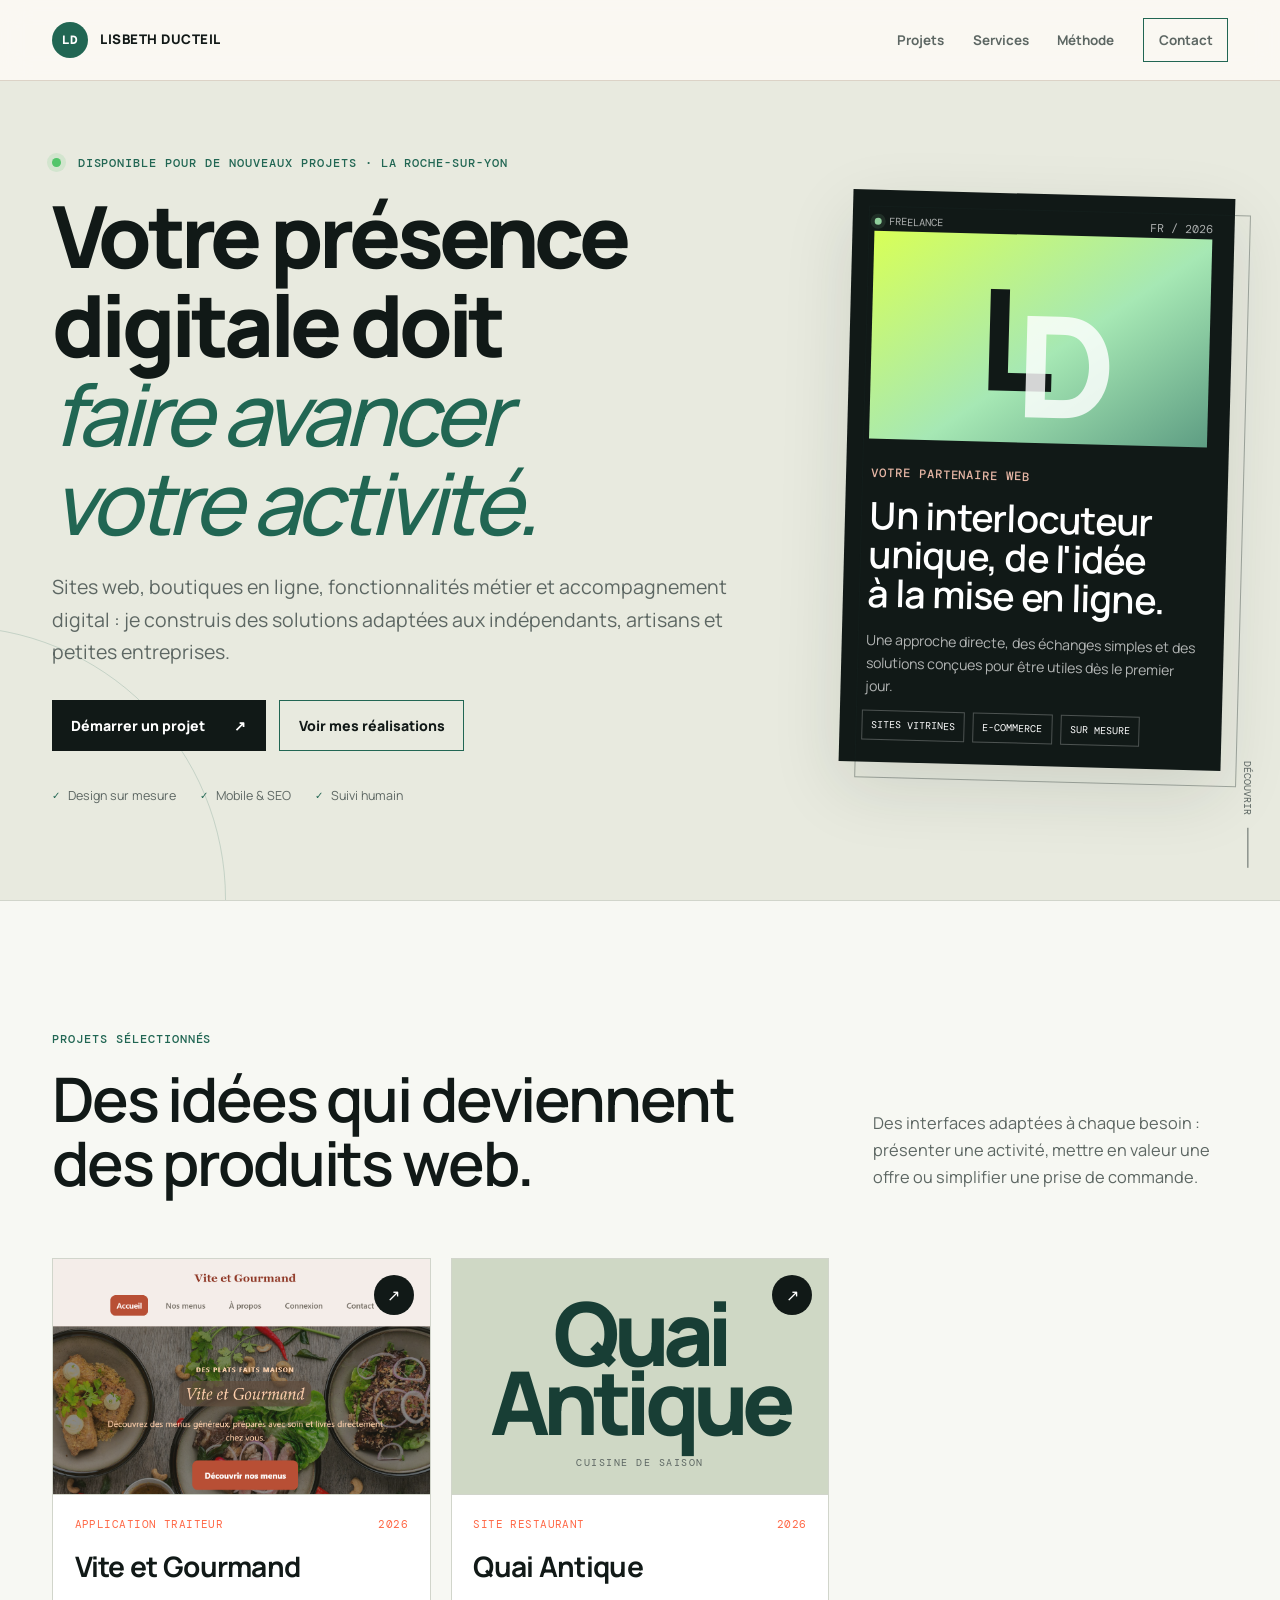
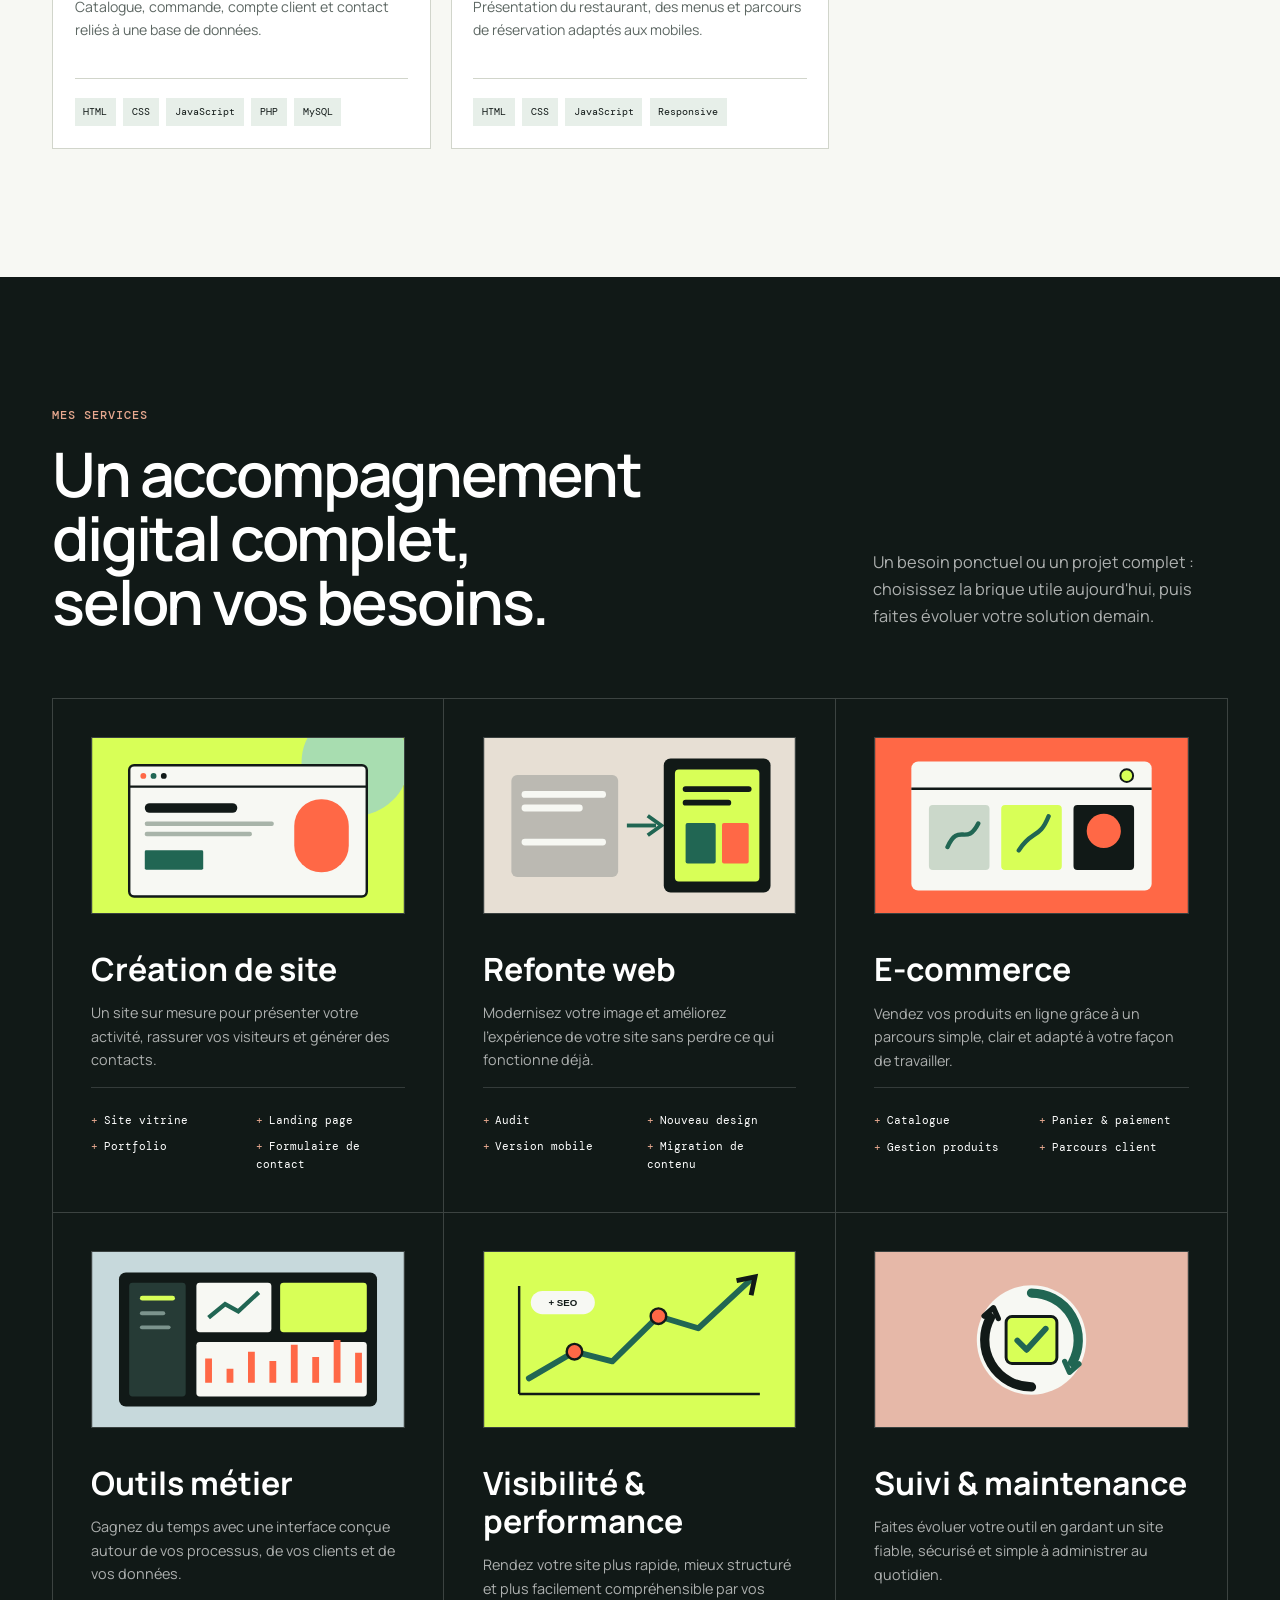
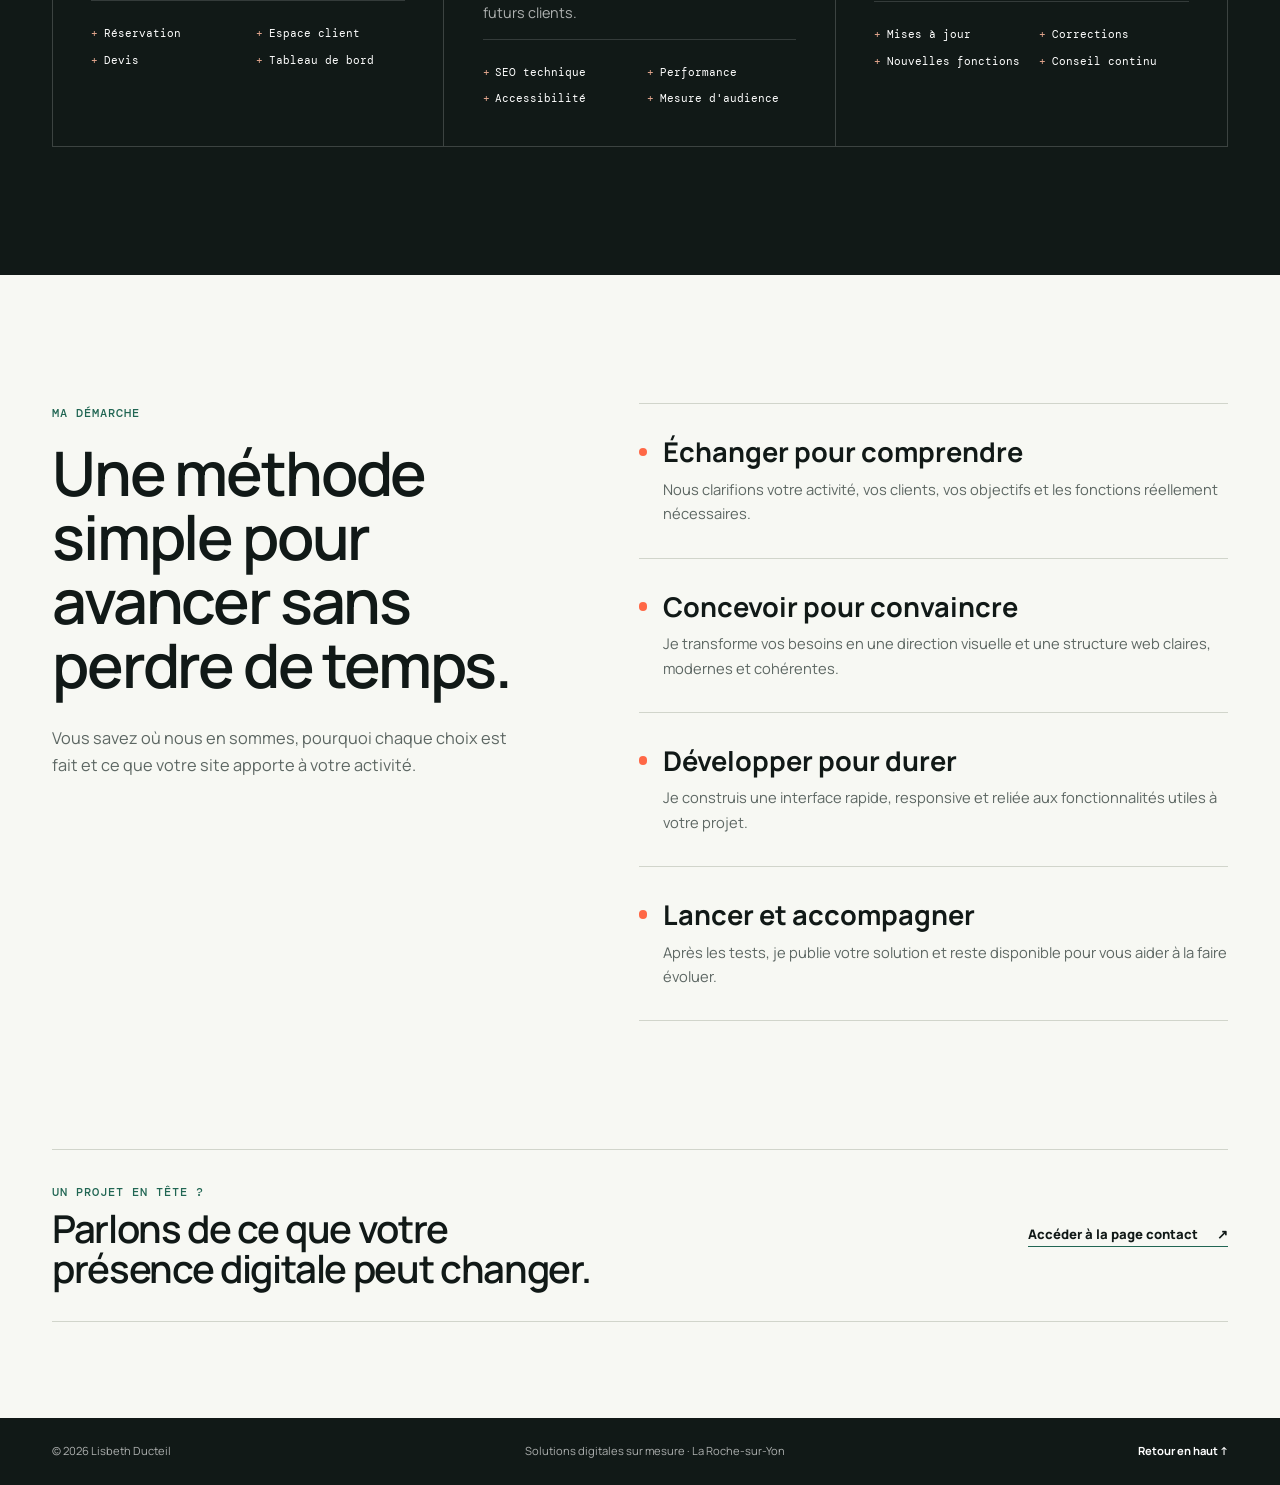
==== index.html @ 2a3cc376 "Create responsive portfolio Co-authored-by: Copilot <223556219+Copilot@users.noreply.github.com>" ====
<!doctype html>
<html lang="fr">
<head>
  <meta charset="utf-8">
  <meta name="viewport" content="width=device-width, initial-scale=1">
  <meta name="description" content="Lisbeth Ducteil, développeuse web indépendante à La Roche-sur-Yon. Création de sites modernes, rapides et efficaces pour artisans, commerces et indépendants.">
  <meta name="theme-color" content="#111917">
  <title>Lisbeth Ducteil — Développeuse web indépendante</title>
  <link rel="preconnect" href="https://fonts.googleapis.com">
  <link rel="preconnect" href="https://fonts.gstatic.com" crossorigin>
  <link href="https://fonts.googleapis.com/css2?family=DM+Mono:wght@400;500&family=Fraunces:opsz,wght@9..144,500;9..144,600&family=Manrope:wght@400;500;600;700;800&display=swap" rel="stylesheet">
  <link rel="stylesheet" href="styles.css">
  <script src="script.js?v=2" defer></script>
</head>
<body>
  <a class="skip-link" href="#contenu">Aller au contenu</a>

  <header class="site-header">
    <div class="topbar">
      <a class="logo" href="#accueil" aria-label="Lisbeth Ducteil, retour à l'accueil">
        <span class="logo-mark" aria-hidden="true">LD</span>
        <span>Lisbeth Ducteil</span>
      </a>

      <button class="menu-toggle" type="button" aria-expanded="false" aria-controls="navigation-principale">
        <span class="menu-toggle-label">Menu</span>
        <span class="menu-icon" aria-hidden="true"><i></i><i></i></span>
      </button>

      <nav id="navigation-principale" class="navigation" aria-label="Navigation principale">
        <a href="#projets">Projets</a>
        <a href="#services">Services</a>
        <a href="#demarche">Méthode</a>
        <a class="nav-contact" href="contact.html">Contact</a>
      </nav>
    </div>
  </header>

  <main id="contenu">
    <section id="accueil" class="hero" aria-labelledby="titre-hero">
      <div class="hero-grid">
        <div class="hero-copy">
          <p class="eyebrow"><span class="availability-dot" aria-hidden="true"></span> Disponible pour de nouveaux projets · La Roche-sur-Yon</p>
          <h1 id="titre-hero">Votre présence digitale doit <em>faire avancer votre activité.</em></h1>
          <p class="hero-intro">Sites web, boutiques en ligne, fonctionnalités métier et accompagnement digital : je construis des solutions adaptées aux indépendants, artisans et petites entreprises.</p>
          <div class="hero-actions">
            <a class="button button-primary" href="contact.html">Démarrer un projet <span aria-hidden="true">↗</span></a>
            <a class="button button-secondary" href="#projets">Voir mes réalisations</a>
          </div>
          <ul class="hero-facts" aria-label="Informations clés">
            <li><span aria-hidden="true">✓</span> Design sur mesure</li>
            <li><span aria-hidden="true">✓</span> Mobile &amp; SEO</li>
            <li><span aria-hidden="true">✓</span> Suivi humain</li>
          </ul>
        </div>

        <aside class="profile-card" aria-label="Profil de Lisbeth Ducteil, développeuse web indépendante">
          <div class="profile-card-top">
            <span class="status"><i aria-hidden="true"></i> Freelance</span>
            <span class="mono">FR / 2026</span>
          </div>
          <div class="profile-initials" aria-hidden="true">
            <span>L</span><span>D</span>
          </div>
          <div class="profile-card-copy">
            <p class="eyebrow">Votre partenaire web</p>
            <h2>Un interlocuteur unique, de l'idée à la mise en ligne.</h2>
            <p>Une approche directe, des échanges simples et des solutions conçues pour être utiles dès le premier jour.</p>
          </div>
          <ul class="profile-tags" aria-label="Types de projets proposés">
            <li>Sites vitrines</li>
            <li>E-commerce</li>
            <li>Sur mesure</li>
          </ul>
        </aside>
      </div>
      <div class="scroll-hint" aria-hidden="true"><span>Découvrir</span><i></i></div>
    </section>

    <section id="projets" class="section projects-section" aria-labelledby="titre-projets">
      <div class="section-heading reveal">
        <div>
          <p class="eyebrow">Projets sélectionnés</p>
          <h2 id="titre-projets">Des idées qui deviennent des produits web.</h2>
        </div>
        <p>Des interfaces adaptées à chaque besoin : présenter une activité, mettre en valeur une offre ou simplifier une prise de commande.</p>
      </div>

      <div class="projects-grid">
        <a class="project-card project-featured reveal project-link" href="https://lightblue-yak-778177.hostingersite.com/" target="_blank" rel="noopener noreferrer" aria-label="Voir le site Vite et Gourmand dans un nouvel onglet">
          <div class="project-media">
            <img src="images/vite-et-gourmand.png" alt="" loading="lazy">
            <span class="project-open" aria-hidden="true">↗</span>
          </div>
          <div class="project-content">
            <div class="project-meta"><span>Application traiteur</span><span>2026</span></div>
            <h3>Vite et Gourmand</h3>
            <p class="project-summary">Catalogue, commande, compte client et contact reliés à une base de données.</p>
            <ul class="technologies" aria-label="Technologies utilisées">
              <li>HTML</li><li>CSS</li><li>JavaScript</li><li>PHP</li><li>MySQL</li>
            </ul>
          </div>
        </a>

        <a class="project-card reveal project-link" href="https://quaieantiquerestaurant.alwaysdata.net/" target="_blank" rel="noopener noreferrer" aria-label="Voir le site Quai Antique dans un nouvel onglet">
          <div class="project-media project-placeholder" aria-label="Identité visuelle du projet Quai Antique">
            <span class="restaurant-line" aria-hidden="true"></span>
            <span class="restaurant-name">Quai<br>Antique</span>
            <span class="restaurant-caption">Cuisine de saison</span>
            <span class="project-open" aria-hidden="true">↗</span>
          </div>
          <div class="project-content">
            <div class="project-meta"><span>Site restaurant</span><span>2026</span></div>
            <h3>Quai Antique</h3>
            <p class="project-summary">Présentation du restaurant, des menus et parcours de réservation adaptés aux mobiles.</p>
            <ul class="technologies" aria-label="Technologies utilisées">
              <li>HTML</li><li>CSS</li><li>JavaScript</li><li>Responsive</li>
            </ul>
          </div>
        </a>
      </div>
    </section>

    <section id="services" class="skills-section" aria-labelledby="titre-competences">
      <div class="section">
        <div class="section-heading light reveal">
          <div>
            <p class="eyebrow">Mes services</p>
            <h2 id="titre-competences">Un accompagnement digital complet, selon vos besoins.</h2>
          </div>
          <p>Un besoin ponctuel ou un projet complet : choisissez la brique utile aujourd'hui, puis faites évoluer votre solution demain.</p>
        </div>

        <div class="skills-grid">
          <article class="skill-card reveal">
            <div class="service-visual"><img src="images/service-site.svg" alt=""></div>
            <h3>Création de site</h3>
            <p>Un site sur mesure pour présenter votre activité, rassurer vos visiteurs et générer des contacts.</p>
            <ul><li>Site vitrine</li><li>Landing page</li><li>Portfolio</li><li>Formulaire de contact</li></ul>
          </article>
          <article class="skill-card reveal">
            <div class="service-visual"><img src="images/service-refonte.svg" alt=""></div>
            <h3>Refonte web</h3>
            <p>Modernisez votre image et améliorez l'expérience de votre site sans perdre ce qui fonctionne déjà.</p>
            <ul><li>Audit</li><li>Nouveau design</li><li>Version mobile</li><li>Migration de contenu</li></ul>
          </article>
          <article class="skill-card reveal">
            <div class="service-visual"><img src="images/service-commerce.svg" alt=""></div>
            <h3>E-commerce</h3>
            <p>Vendez vos produits en ligne grâce à un parcours simple, clair et adapté à votre façon de travailler.</p>
            <ul><li>Catalogue</li><li>Panier & paiement</li><li>Gestion produits</li><li>Parcours client</li></ul>
          </article>
          <article class="skill-card reveal">
            <div class="service-visual"><img src="images/service-outil.svg" alt=""></div>
            <h3>Outils métier</h3>
            <p>Gagnez du temps avec une interface conçue autour de vos processus, de vos clients et de vos données.</p>
            <ul><li>Réservation</li><li>Espace client</li><li>Devis</li><li>Tableau de bord</li></ul>
          </article>
          <article class="skill-card reveal">
            <div class="service-visual"><img src="images/service-visibilite.svg" alt=""></div>
            <h3>Visibilité & performance</h3>
            <p>Rendez votre site plus rapide, mieux structuré et plus facilement compréhensible par vos futurs clients.</p>
            <ul><li>SEO technique</li><li>Performance</li><li>Accessibilité</li><li>Mesure d'audience</li></ul>
          </article>
          <article class="skill-card reveal">
            <div class="service-visual"><img src="images/service-suivi.svg" alt=""></div>
            <h3>Suivi & maintenance</h3>
            <p>Faites évoluer votre outil en gardant un site fiable, sécurisé et simple à administrer au quotidien.</p>
            <ul><li>Mises à jour</li><li>Corrections</li><li>Nouvelles fonctions</li><li>Conseil continu</li></ul>
          </article>
        </div>
      </div>
    </section>

    <section id="demarche" class="section process-section" aria-labelledby="titre-demarche">
      <div class="process-intro reveal">
        <p class="eyebrow">Ma démarche</p>
        <h2 id="titre-demarche">Une méthode simple pour avancer sans perdre de temps.</h2>
        <p>Vous savez où nous en sommes, pourquoi chaque choix est fait et ce que votre site apporte à votre activité.</p>
      </div>
      <div class="process-steps">
        <article class="reveal"><h3>Échanger pour comprendre</h3><p>Nous clarifions votre activité, vos clients, vos objectifs et les fonctions réellement nécessaires.</p></article>
        <article class="reveal"><h3>Concevoir pour convaincre</h3><p>Je transforme vos besoins en une direction visuelle et une structure web claires, modernes et cohérentes.</p></article>
        <article class="reveal"><h3>Développer pour durer</h3><p>Je construis une interface rapide, responsive et reliée aux fonctionnalités utiles à votre projet.</p></article>
        <article class="reveal"><h3>Lancer et accompagner</h3><p>Après les tests, je publie votre solution et reste disponible pour vous aider à la faire évoluer.</p></article>
      </div>
    </section>

    <aside class="contact-teaser" aria-labelledby="titre-contact-rappel">
      <div>
        <p class="eyebrow">Un projet en tête ?</p>
        <h2 id="titre-contact-rappel">Parlons de ce que votre présence digitale peut changer.</h2>
      </div>
      <a class="text-link" href="contact.html">Accéder à la page contact <span aria-hidden="true">↗</span></a>
    </aside>
  </main>

  <footer class="site-footer">
    <div class="footer-inner">
      <p>© <span id="annee">2026</span> Lisbeth Ducteil</p>
      <p>Solutions digitales sur mesure · La Roche-sur-Yon</p>
      <a href="#accueil">Retour en haut <span aria-hidden="true">↑</span></a>
    </div>
  </footer>
</body>
</html>
---- styles.css ----
:root {
  --ink: #111917;
  --muted: #5d6763;
  --paper: #f7f8f3;
  --sand: #e8eadf;
  --line: #d1d5cb;
  --green: #216653;
  --green-dark: #111917;
  --coral: #ff6846;
  --lime: #d8ff57;
  --white: #ffffff;
  --serif: "Manrope", sans-serif;
  --sans: "Manrope", sans-serif;
  --mono: "DM Mono", monospace;
  --shadow: 0 24px 70px rgba(23, 39, 36, .12);
}

* { box-sizing: border-box; }
html { scroll-behavior: smooth; scroll-padding-top: 6rem; }
html, body { max-width: 100%; overflow-x: clip; }
body { margin: 0; background: var(--paper); color: var(--ink); font-family: var(--sans); line-height: 1.65; }
body.menu-open { overflow: hidden; }
a { color: inherit; }
img { display: block; max-width: 100%; }
button { color: inherit; font: inherit; }
h1, h2, h3, p { margin-top: 0; }
h1, h2, h3 { text-wrap: balance; }
h1, h2 { font-family: var(--serif); font-weight: 600; line-height: 1.04; letter-spacing: -.035em; }
h1 { max-width: 900px; margin-bottom: 1.5rem; font-size: clamp(3.2rem, 6.7vw, 6rem); font-weight: 800; letter-spacing: -.055em; }
h2 { margin-bottom: 0; font-size: clamp(2.35rem, 4.8vw, 4.25rem); }
h3 { margin-bottom: .8rem; font-size: 1.45rem; line-height: 1.2; }
ul { margin: 0; }

.sr-only { position: absolute; width: 1px; height: 1px; overflow: hidden; clip: rect(0, 0, 0, 0); white-space: nowrap; }
.skip-link { position: fixed; z-index: 100; top: .75rem; left: .75rem; padding: .7rem 1rem; background: var(--ink); color: var(--white); transform: translateY(-160%); }
.skip-link:focus { transform: translateY(0); }
.mono { font-family: var(--mono); font-size: .72rem; }
.eyebrow { margin-bottom: 1.1rem; color: var(--green); font-family: var(--mono); font-size: .76rem; font-weight: 500; letter-spacing: .08em; text-transform: uppercase; }

.site-header { position: sticky; z-index: 50; top: 0; background: rgba(250, 248, 242, .92); border-bottom: 1px solid rgba(215, 205, 192, .85); backdrop-filter: blur(14px); }
.topbar { display: flex; min-height: 5rem; max-width: 1240px; margin: auto; padding: 0 2rem; align-items: center; justify-content: space-between; }
.logo { display: inline-flex; align-items: center; gap: .75rem; font-size: .83rem; font-weight: 800; letter-spacing: .04em; text-decoration: none; text-transform: uppercase; }
.logo-mark { display: grid; width: 2.25rem; height: 2.25rem; border-radius: 50%; background: var(--green); color: var(--white); font-family: var(--mono); font-size: .72rem; place-items: center; }
.navigation { display: flex; align-items: center; gap: 1.8rem; }
.navigation a { position: relative; color: var(--muted); font-size: .84rem; font-weight: 700; text-decoration: none; }
.navigation a:not(.nav-contact)::after { position: absolute; right: 0; bottom: -.4rem; left: 0; height: 2px; background: var(--coral); content: ""; transform: scaleX(0); transform-origin: right; transition: transform .25s ease; }
.navigation a:hover, .navigation a:focus-visible, .navigation a.active { color: var(--ink); }
.navigation a:hover::after, .navigation a:focus-visible::after, .navigation a.active::after { transform: scaleX(1); transform-origin: left; }
.nav-contact { padding: .65rem .9rem; border: 1px solid var(--green); }
.menu-toggle { display: none; border: 0; background: none; cursor: pointer; }

.hero { position: relative; min-height: calc(100vh - 5rem); overflow: hidden; background: var(--sand); border-bottom: 1px solid var(--line); }
.hero::before { position: absolute; width: 34rem; height: 34rem; border: 1px solid rgba(33, 102, 83, .18); border-radius: 50%; content: ""; left: -20rem; bottom: -17rem; }
.hero-grid { display: grid; max-width: 1240px; min-height: calc(100vh - 8.5rem); margin: auto; padding: 4.5rem 2rem 5.5rem; grid-template-columns: minmax(0, 1.2fr) minmax(320px, .65fr); align-items: center; gap: clamp(3rem, 7vw, 6rem); }
.hero-copy { position: relative; z-index: 1; }
.hero h1 em { color: var(--green); font-weight: 500; }
.availability-dot { display: inline-block; width: .55rem; height: .55rem; margin-right: .55rem; border-radius: 50%; background: #52c56a; box-shadow: 0 0 0 5px rgba(82,197,106,.14); }
.hero-intro { max-width: 690px; margin-bottom: 0; color: var(--muted); font-size: clamp(1.05rem, 1.8vw, 1.22rem); }
.hero-actions { display: flex; flex-wrap: wrap; gap: .85rem; margin-top: 2rem; }
.button { display: inline-flex; min-height: 3.2rem; padding: .8rem 1.15rem; align-items: center; justify-content: center; gap: 1.8rem; border: 1px solid var(--green); font-size: .88rem; font-weight: 800; text-decoration: none; transition: transform .2s ease, background .2s ease, color .2s ease; }
.button:hover, .button:focus-visible { transform: translateY(-3px); }
.button-primary { border-color: var(--ink); background: var(--ink); color: var(--white); }
.button-primary:hover, .button-primary:focus-visible { background: var(--green); }
.button-secondary:hover, .button-secondary:focus-visible { background: var(--white); }
.hero-facts { display: flex; flex-wrap: wrap; gap: 1.5rem; margin-top: 2.2rem; padding: 0; color: var(--muted); font-size: .78rem; list-style: none; }
.hero-facts li { display: flex; align-items: center; gap: .5rem; }
.hero-facts li span { color: var(--green); font-family: var(--mono); font-size: .64rem; }

.profile-card { position: relative; padding: 1.35rem; background: var(--green-dark); box-shadow: var(--shadow); color: var(--white); transform: rotate(1.5deg); }
.profile-card:hover { transform: rotate(0); }
.profile-card::after { position: absolute; z-index: -1; inset: 1rem -1rem -1rem 1rem; border: 1px solid rgba(23, 39, 36, .35); content: ""; }
.profile-card-top { display: flex; justify-content: space-between; color: rgba(255,255,255,.65); font-family: var(--mono); font-size: .65rem; text-transform: uppercase; }
.status { display: inline-flex; align-items: center; gap: .45rem; }
.status i { width: .45rem; height: .45rem; border-radius: 50%; background: #8fcf9b; box-shadow: 0 0 0 4px rgba(143,207,155,.12); }
.profile-initials { display: flex; height: 13rem; padding: 2rem 1rem; align-items: center; justify-content: center; overflow: hidden; background: linear-gradient(145deg, var(--lime), #a6e8b4 55%, #5e9d83); color: var(--green-dark); font-family: var(--serif); font-size: clamp(6rem, 11vw, 10rem); font-weight: 800; letter-spacing: -.18em; line-height: 1; }
.profile-initials span:last-child { color: rgba(255,255,255,.82); transform: translate(-.08em, .18em); }
.profile-card-copy { padding: 1.5rem .2rem .8rem; }
.profile-card-copy .eyebrow { margin-bottom: .75rem; color: #e6b6a5; }
.profile-card-copy h2 { margin-bottom: 1rem; font-size: clamp(1.7rem, 3vw, 2.35rem); letter-spacing: -.02em; }
.profile-card-copy p:last-child { margin-bottom: 0; color: rgba(255,255,255,.68); font-size: .88rem; }
.profile-tags { display: flex; flex-wrap: wrap; gap: .5rem; padding: 0; list-style: none; }
.profile-tags li { padding: .35rem .55rem; border: 1px solid rgba(255,255,255,.25); font-family: var(--mono); font-size: .62rem; text-transform: uppercase; }
.scroll-hint { position: absolute; right: 2rem; bottom: 1.5rem; display: flex; align-items: center; gap: .8rem; color: var(--muted); font-family: var(--mono); font-size: .65rem; text-transform: uppercase; transform: rotate(90deg); transform-origin: right; }
.scroll-hint i { display: block; width: 2.5rem; height: 1px; background: var(--muted); }

.section { max-width: 1240px; margin: auto; padding: clamp(5rem, 10vw, 8.5rem) 2rem; }
.section-heading { display: grid; grid-template-columns: minmax(0, 1.15fr) minmax(260px, .55fr); gap: 5rem; margin-bottom: 4rem; align-items: end; }
.section-heading > *, .project-card, .skill-card, .contact-inner > * { min-width: 0; }
.section-heading > p { margin-bottom: .25rem; color: var(--muted); font-size: 1.02rem; }
.projects-grid { display: grid; gap: 1.25rem; grid-template-columns: repeat(3, minmax(0, 1fr)); align-items: start; }
.project-card { overflow: hidden; border: 1px solid var(--line); background: var(--white); transition: box-shadow .3s ease, transform .3s ease; }
.project-link { display: block; color: inherit; text-decoration: none; }
.project-card:hover { box-shadow: var(--shadow); transform: translateY(-5px); }
.project-featured { margin-top: 0; }
.project-media { position: relative; overflow: hidden; aspect-ratio: 16 / 10; background: var(--sand); border-bottom: 1px solid var(--line); }
.project-media img { width: 100%; height: 100%; object-fit: cover; object-position: top; transition: transform .6s ease; }
.project-card:hover img { transform: scale(1.025); }
.project-number { position: absolute; top: 1rem; right: 1rem; display: grid; width: 2.5rem; height: 2.5rem; border-radius: 50%; background: var(--paper); color: var(--ink); font-family: var(--mono); font-size: .66rem; place-items: center; }
.project-placeholder { display: flex; padding: 2rem; align-items: center; justify-content: center; flex-direction: column; background: #cfd8c5; color: #183e35; font-family: var(--serif); text-align: center; }
.restaurant-line { width: 2rem; height: 1px; margin-bottom: 1rem; background: var(--coral); }
.restaurant-name { font-size: clamp(3rem, 7vw, 5.5rem); font-weight: 800; letter-spacing: -.075em; line-height: .78; }
.restaurant-caption { margin-top: 1.2rem; color: var(--muted); font-family: var(--mono); font-size: .62rem; letter-spacing: .15em; text-transform: uppercase; }
.project-content { padding: 1.35rem; }
.project-meta { display: flex; margin-bottom: 1rem; justify-content: space-between; color: var(--coral); font-family: var(--mono); font-size: .68rem; letter-spacing: .04em; text-transform: uppercase; }
.project-content h3 { margin-bottom: .65rem; font-family: var(--serif); font-size: clamp(1.55rem, 2.2vw, 2rem); letter-spacing: -.025em; }
.project-summary { min-height: 4.8em; margin-bottom: 1rem; color: var(--muted); font-size: .88rem; }
.project-open { position: absolute; top: 1rem; right: 1rem; display: grid; width: 2.5rem; height: 2.5rem; border-radius: 50%; background: var(--ink); color: var(--white); font-size: 1rem; place-items: center; transition: transform .25s ease; }
.project-link:hover .project-open, .project-link:focus-visible .project-open { transform: rotate(45deg); }
.project-highlights { display: grid; gap: .45rem; margin: 1.3rem 0; padding: 0; color: var(--ink); font-size: .83rem; list-style: none; }
.project-highlights li::before { margin-right: .6rem; color: var(--coral); content: "—"; }
.technologies { display: flex; flex-wrap: wrap; gap: .45rem; padding: 1.2rem 0 0; border-top: 1px solid var(--line); list-style: none; }
.technologies li { padding: .35rem .55rem; background: #e7efe9; color: var(--green-dark); font-family: var(--mono); font-size: .63rem; }
.text-link { display: inline-flex; margin-top: 1.5rem; gap: 1.2rem; border-bottom: 1px solid var(--green); color: var(--green-dark); font-size: .82rem; font-weight: 800; text-decoration: none; }

.skills-section { background: var(--green-dark); color: var(--white); }
.section-heading.light .eyebrow { color: #e7a88f; }
.section-heading.light > p { color: rgba(255,255,255,.66); }
.skills-grid { display: grid; width: 100%; min-width: 0; grid-template-columns: repeat(3, minmax(0, 1fr)); border: 1px solid rgba(255,255,255,.18); }
.skill-card { position: relative; min-width: 0; padding: clamp(1.7rem, 3vw, 2.5rem); min-height: 25rem; border-right: 1px solid rgba(255,255,255,.18); transition: background .25s ease; }
.skill-card:nth-child(3n) { border-right: 0; }
.skill-card:nth-child(-n+3) { border-bottom: 1px solid rgba(255,255,255,.18); }
.skill-card:hover { background: rgba(255,255,255,.045); }
.service-visual { width: 100%; margin: 0 0 2.25rem; overflow: hidden; aspect-ratio: 16 / 9; border: 1px solid rgba(255,255,255,.14); background: rgba(255,255,255,.04); }
.service-visual img { width: 100%; height: 100%; object-fit: cover; transition: transform .45s ease; }
.skill-card:hover .service-visual img { transform: scale(1.04); }
.skill-card h3 { overflow-wrap: anywhere; font-family: var(--serif); font-size: 2rem; }
.skill-card p { color: rgba(255,255,255,.66); font-size: .9rem; }
.skill-card ul { display: grid; grid-template-columns: 1fr 1fr; gap: .55rem 1rem; padding: 1.5rem 0 0; border-top: 1px solid rgba(255,255,255,.15); font-family: var(--mono); font-size: .67rem; list-style: none; }
.skill-card li::before { margin-right: .35rem; color: #e7a88f; content: "+"; }

.process-section { display: grid; grid-template-columns: minmax(0, .8fr) minmax(0, 1fr); gap: clamp(4rem, 9vw, 8rem); }
.process-intro { position: sticky; top: 8rem; height: fit-content; }
.process-intro h2 { margin-bottom: 1.8rem; }
.process-intro > p:last-child { max-width: 520px; color: var(--muted); font-size: 1.02rem; }
.process-steps { margin: 0; padding: 0; border-top: 1px solid var(--line); list-style: none; }
.process-steps article { position: relative; padding: 2rem 0 2rem 1.5rem; border-bottom: 1px solid var(--line); }
.process-steps article::before { position: absolute; top: 2.7rem; left: 0; width: .55rem; height: .55rem; border-radius: 50%; background: var(--coral); content: ""; }
.process-steps h3 { margin-bottom: .5rem; font-family: var(--serif); font-size: 1.7rem; }
.process-steps p { margin-bottom: 0; color: var(--muted); font-size: .92rem; }

.contact-teaser { display: flex; max-width: 1176px; margin: 0 auto 6rem; padding: 2rem 0; align-items: center; justify-content: space-between; gap: 3rem; border-top: 1px solid var(--line); border-bottom: 1px solid var(--line); }
.contact-teaser .eyebrow { margin-bottom: .45rem; }
.contact-teaser h2 { max-width: 760px; font-size: clamp(1.6rem, 3vw, 2.7rem); }
.contact-teaser .text-link { flex-shrink: 0; margin: 0; }
.contact-form { display: grid; gap: 1rem; margin-bottom: 2rem; padding: clamp(1.2rem, 3vw, 1.75rem); background: rgba(255,255,255,.55); border: 1px solid rgba(23,39,36,.22); }
.form-row { display: grid; gap: .4rem; }
.form-row label { color: var(--ink); font-size: .75rem; font-weight: 800; }
.form-row input, .form-row select, .form-row textarea { width: 100%; min-height: 3rem; padding: .75rem .85rem; border: 1px solid rgba(23,39,36,.28); border-radius: 0; background: rgba(255,255,255,.75); color: var(--ink); font: inherit; font-size: .88rem; }
.form-row textarea { min-height: 8rem; resize: vertical; }
.form-row input::placeholder, .form-row textarea::placeholder { color: #756d66; opacity: 1; }
.form-row input:focus, .form-row select:focus, .form-row textarea:focus { border-color: var(--green-dark); outline: 2px solid rgba(17,25,23,.2); outline-offset: 1px; }
.form-submit { width: 100%; margin-top: .25rem; justify-content: space-between; cursor: pointer; }
.form-note { margin: -.3rem 0 0; color: #584c43; font-size: .68rem; text-align: center; }
.form-feedback { min-height: 1.2rem; margin: -.5rem 0 0; color: var(--green-dark); font-size: .72rem; font-weight: 700; text-align: center; }
.contact-email { display: flex; padding: 1rem 0; align-items: center; justify-content: space-between; border-top: 1px solid rgba(23,39,36,.3); border-bottom: 1px solid rgba(23,39,36,.3); font-family: var(--serif); font-size: clamp(1.05rem, 2vw, 1.4rem); text-decoration: none; }
.copy-email { display: flex; width: 100%; margin-top: .8rem; padding: .65rem 0; justify-content: space-between; border: 0; background: transparent; color: var(--green-dark); font-size: .73rem; font-weight: 800; cursor: pointer; }
.copy-feedback { min-height: 1.5rem; margin: 0 !important; color: var(--green-dark) !important; font-size: .72rem !important; }

.contact-page-main { background: var(--sand); }
.contact-hero { display: grid; max-width: 1240px; min-height: calc(100vh - 5rem); margin: auto; padding: clamp(4rem, 8vw, 7rem) 2rem; grid-template-columns: minmax(0, .9fr) minmax(320px, .75fr); gap: clamp(3rem, 8vw, 7rem); align-items: start; }
.contact-page-intro { position: sticky; top: 8rem; }
.contact-page-intro h1 { max-width: 720px; font-size: clamp(3rem, 6vw, 5.4rem); }
.contact-page-intro > p:not(.eyebrow) { max-width: 620px; color: var(--muted); font-size: 1.05rem; }
.contact-visual { display: grid; min-height: 10rem; margin: 2.5rem 0; padding: 1.5rem; align-items: center; grid-template-columns: auto 1fr auto; gap: 1rem; background: var(--green-dark); color: var(--white); font-family: var(--mono); font-size: .72rem; text-transform: uppercase; }
.contact-visual i { height: 1px; background: linear-gradient(90deg, var(--lime), var(--coral)); }
.contact-visual strong { color: var(--lime); font-weight: 500; }
.contact-infos { display: flex; gap: 2.5rem; margin: 0; }
.contact-infos div { display: grid; gap: .25rem; }
.contact-infos dt { color: var(--muted); font-family: var(--mono); font-size: .65rem; text-transform: uppercase; }
.contact-infos dd { margin: 0; font-size: .82rem; font-weight: 700; }
.contact-panel { padding: clamp(1.5rem, 4vw, 2.5rem); background: var(--white); box-shadow: var(--shadow); }
.contact-panel .contact-form { margin: 0; padding: 0; border: 0; background: transparent; }
.direct-contact { margin-top: 2rem; padding-top: 1.5rem; border-top: 1px solid var(--line); color: var(--muted); font-size: .75rem; }
.direct-contact .contact-email { margin-top: .8rem; }

.site-footer { background: var(--green-dark); color: rgba(255,255,255,.65); }
.footer-inner { display: flex; max-width: 1240px; margin: auto; padding: 1.5rem 2rem; align-items: center; justify-content: space-between; gap: 1rem; font-size: .7rem; }
.footer-inner p { margin: 0; }
.footer-inner a { color: var(--white); font-weight: 700; text-decoration: none; }

:focus-visible { outline: 3px solid var(--coral); outline-offset: 4px; }
.reveal { opacity: 1; transform: translateY(14px); transition: transform .65s ease; }
.reveal.is-visible { transform: translateY(0); }

@media (prefers-reduced-motion: reduce) {
  html { scroll-behavior: auto; }
  *, *::before, *::after { scroll-behavior: auto !important; transition-duration: .01ms !important; animation-duration: .01ms !important; }
  .reveal { opacity: 1; transform: none; }
}

@media (max-width: 900px) {
  .hero-grid { grid-template-columns: 1fr; padding-top: 4rem; }
  .profile-card { width: min(100%, 560px); margin: auto; transform: none; }
  .section-heading, .process-section, .contact-hero { grid-template-columns: 1fr; gap: 2.5rem; }
  .section-heading { align-items: start; }
  .projects-grid { grid-template-columns: repeat(2, minmax(0, 1fr)); }
  .project-featured { margin-top: 0; }
  .skills-grid { grid-template-columns: 1fr; }
  .skill-card { min-height: auto; border-right: 0; border-bottom: 1px solid rgba(255,255,255,.18); }
  .skill-card:last-child { border-bottom: 0; }
  .process-intro { position: static; }
  .contact-page-intro { position: static; }
  .contact-teaser { margin-right: 2rem; margin-left: 2rem; }
}

@media (max-width: 700px) {
  .topbar { min-height: 4.5rem; padding: 0 1.2rem; }
  .menu-toggle { display: inline-flex; padding: .5rem; align-items: center; gap: .7rem; }
  .menu-toggle-label { font-size: .75rem; font-weight: 800; text-transform: uppercase; }
  .menu-icon { display: grid; gap: 5px; width: 1.3rem; }
  .menu-icon i { display: block; width: 100%; height: 1px; background: var(--ink); transition: transform .2s ease; }
  .menu-toggle[aria-expanded="true"] .menu-icon i:first-child { transform: translateY(3px) rotate(45deg); }
  .menu-toggle[aria-expanded="true"] .menu-icon i:last-child { transform: translateY(-3px) rotate(-45deg); }
  .navigation { position: fixed; top: 4.5rem; right: 0; bottom: 0; left: 0; display: flex; padding: 3rem 1.5rem; align-items: stretch; flex-direction: column; gap: 0; background: var(--paper); opacity: 0; pointer-events: none; transform: translateY(-1rem); transition: opacity .2s ease, transform .2s ease; }
  .navigation.is-open { opacity: 1; pointer-events: auto; transform: translateY(0); }
  .navigation a { padding: 1rem 0; border-bottom: 1px solid var(--line); font-family: var(--serif); font-size: 1.8rem; }
  .navigation .nav-contact { margin-top: 1.5rem; padding: .8rem; border: 1px solid var(--green); font-family: var(--sans); font-size: .9rem; text-align: center; }
  .hero-grid { min-height: auto; padding: 3.5rem 1.2rem 5rem; gap: 3.5rem; }
  h1 { font-size: clamp(2.8rem, 14.5vw, 4.5rem); }
  .hero-actions { flex-direction: column; }
  .button { width: 100%; justify-content: space-between; }
  .hero-facts { align-items: flex-start; flex-direction: column; gap: .5rem; }
  .scroll-hint { display: none; }
  .profile-card::after { inset: .7rem -.5rem -.5rem .5rem; }
  .profile-initials { height: 10rem; }
  .section { padding-right: 1.2rem; padding-left: 1.2rem; }
  .section-heading { margin-bottom: 2.5rem; }
  .project-content { padding: 1.35rem; }
  .projects-grid { grid-template-columns: 1fr; }
  .skill-card ul { grid-template-columns: 1fr; }
  .process-steps article { padding-left: 1.25rem; }
  .contact-teaser { margin-right: 1.2rem; margin-left: 1.2rem; padding: 1.5rem 0; align-items: flex-start; flex-direction: column; gap: 1rem; }
  .contact-hero { padding-right: 1.2rem; padding-left: 1.2rem; }
  .contact-infos { flex-direction: column; gap: 1rem; }
  .contact-visual { min-height: 8rem; grid-template-columns: 1fr; text-align: center; }
  .contact-visual i { width: 100%; }
  .contact-email { overflow-wrap: anywhere; gap: .8rem; }
  .footer-inner { padding: 1.5rem 1.2rem; align-items: flex-start; flex-direction: column; }
}
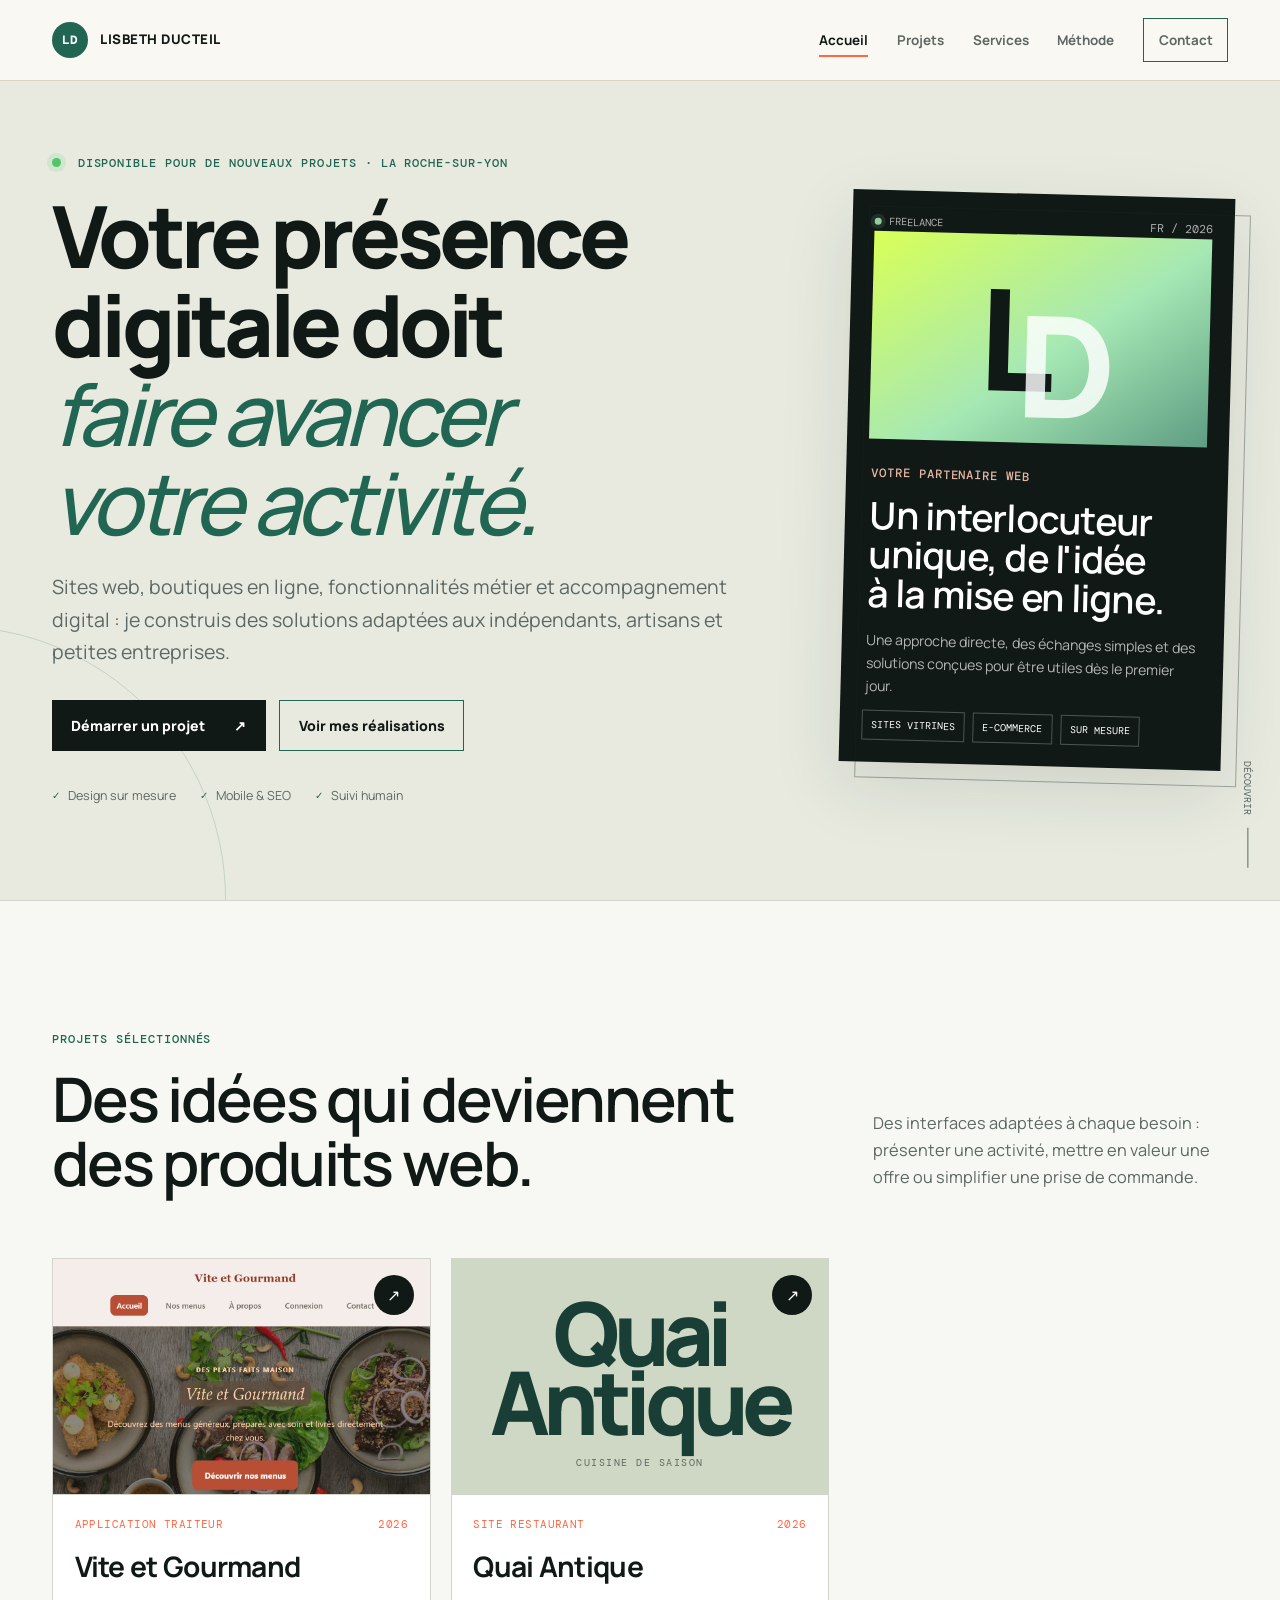
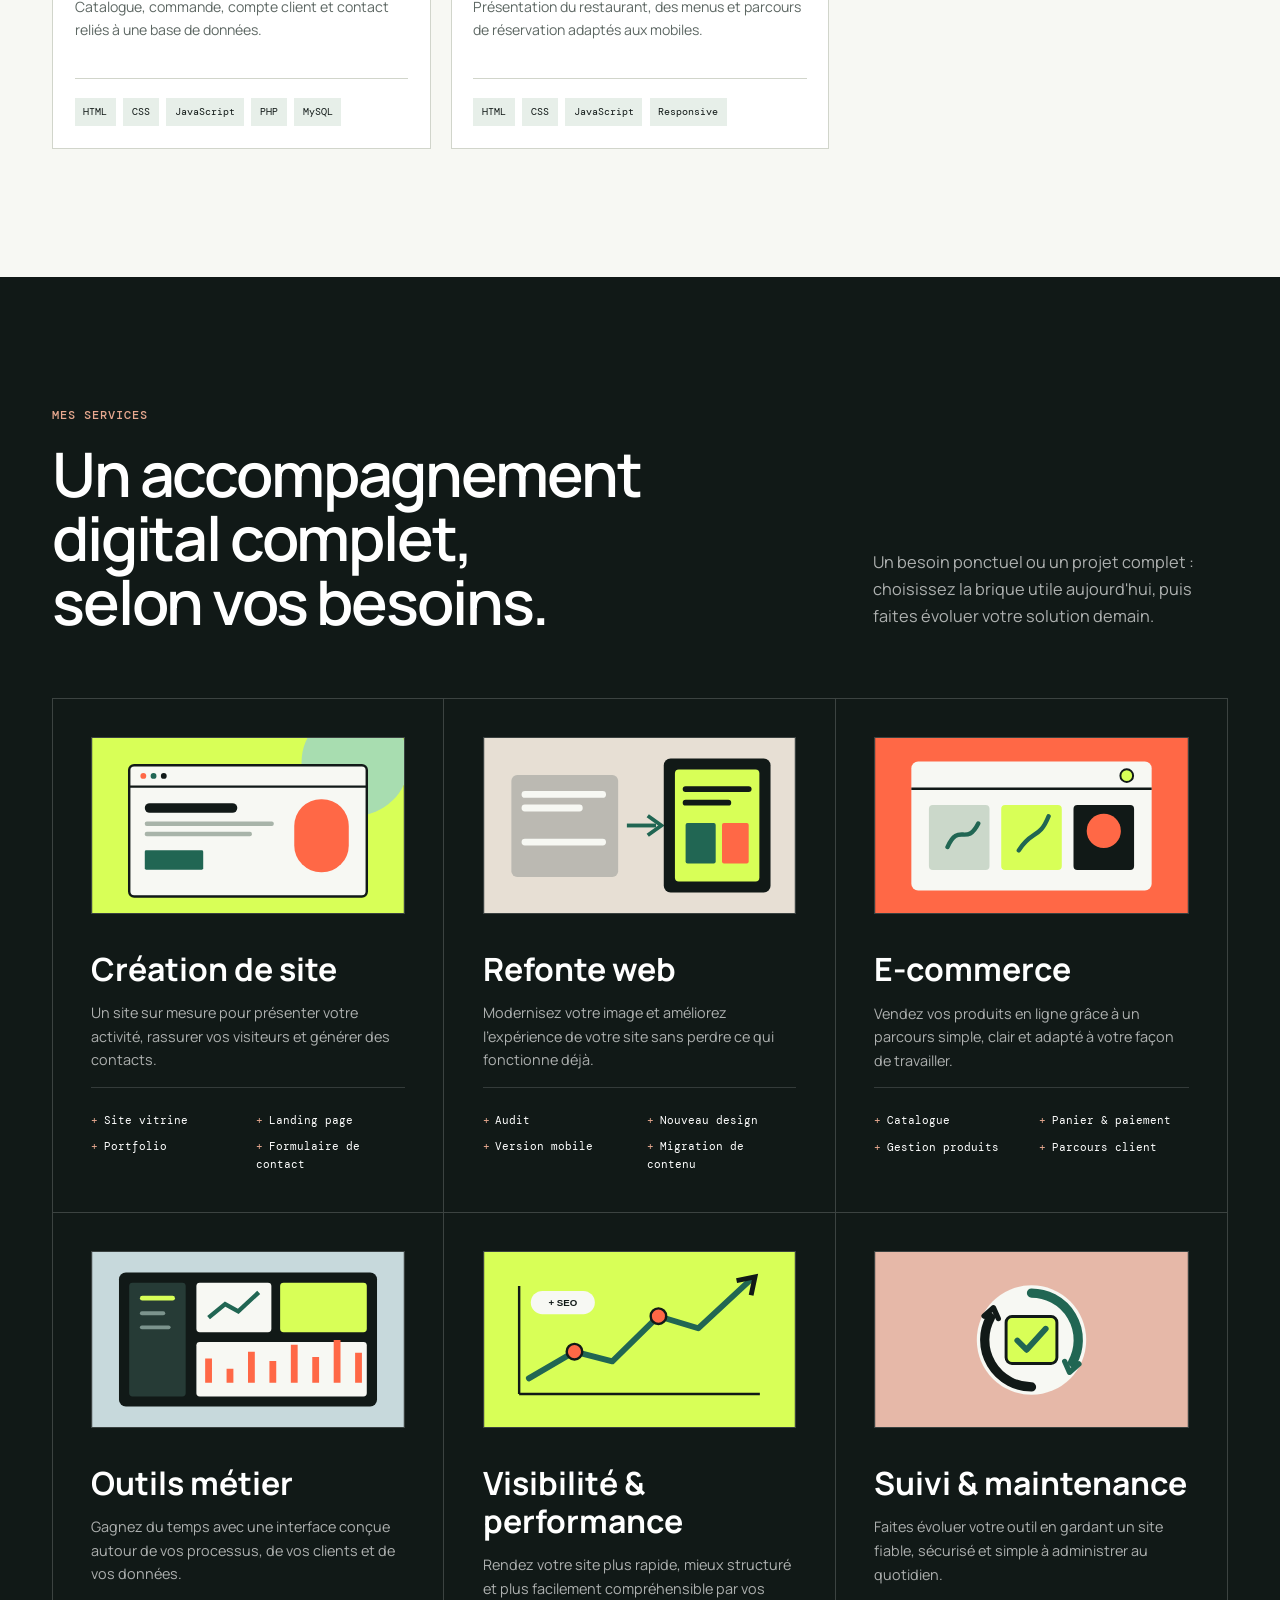
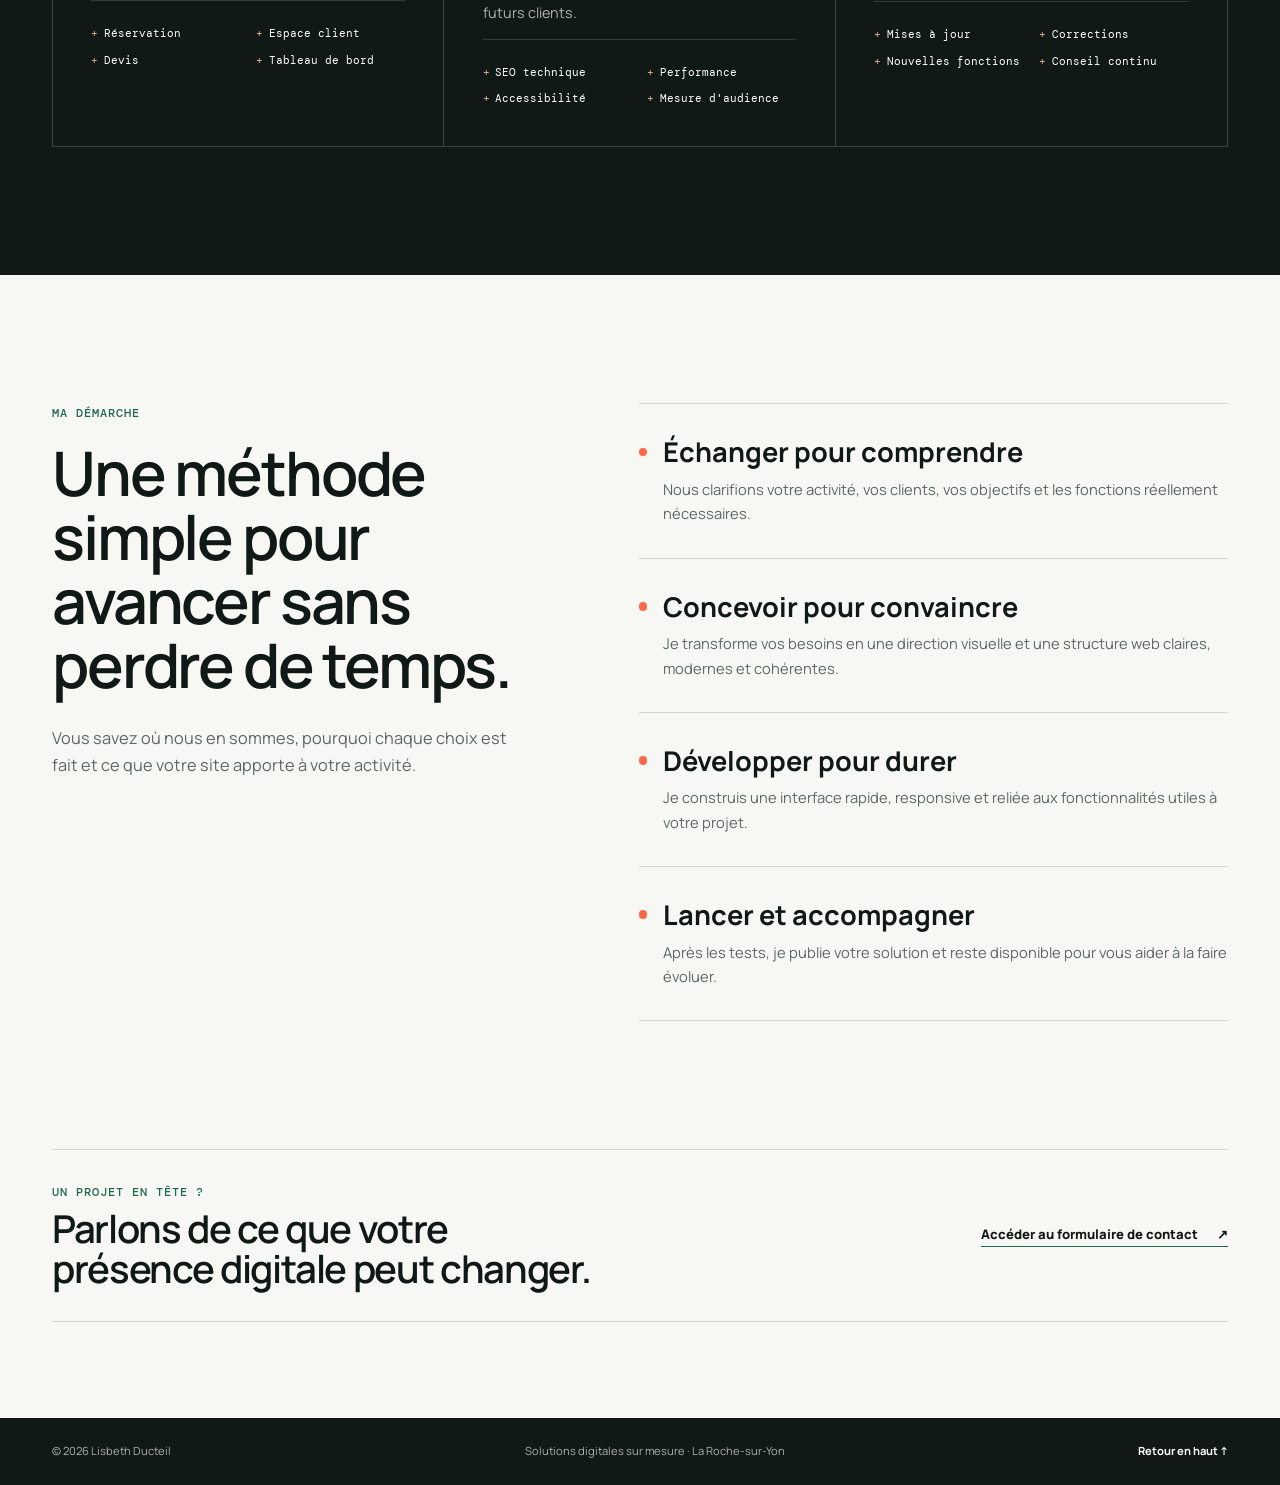
==== commit 7f14b4fd: "Improve mobile contact navigation Co-authored-by: Copilot <223556219+Copilot@users.noreply.github.co" ====
--- a/index.html
+++ b/index.html
@@ -28,6 +28,7 @@
       </button>
 
       <nav id="navigation-principale" class="navigation" aria-label="Navigation principale">
+        <a href="#accueil">Accueil</a>
         <a href="#projets">Projets</a>
         <a href="#services">Services</a>
         <a href="#demarche">Méthode</a>
@@ -44,7 +45,7 @@
           <h1 id="titre-hero">Votre présence digitale doit <em>faire avancer votre activité.</em></h1>
           <p class="hero-intro">Sites web, boutiques en ligne, fonctionnalités métier et accompagnement digital : je construis des solutions adaptées aux indépendants, artisans et petites entreprises.</p>
           <div class="hero-actions">
-            <a class="button button-primary" href="contact.html">Démarrer un projet <span aria-hidden="true">↗</span></a>
+            <a class="button button-primary" href="contact.html#formulaire-contact">Démarrer un projet <span aria-hidden="true">↗</span></a>
             <a class="button button-secondary" href="#projets">Voir mes réalisations</a>
           </div>
           <ul class="hero-facts" aria-label="Informations clés">
@@ -191,7 +192,7 @@
         <p class="eyebrow">Un projet en tête ?</p>
         <h2 id="titre-contact-rappel">Parlons de ce que votre présence digitale peut changer.</h2>
       </div>
-      <a class="text-link" href="contact.html">Accéder à la page contact <span aria-hidden="true">↗</span></a>
+      <a class="text-link" href="contact.html#formulaire-contact">Accéder au formulaire de contact <span aria-hidden="true">↗</span></a>
     </aside>
   </main>
 
--- a/styles.css
+++ b/styles.css
@@ -142,7 +142,7 @@
 .contact-teaser .eyebrow { margin-bottom: .45rem; }
 .contact-teaser h2 { max-width: 760px; font-size: clamp(1.6rem, 3vw, 2.7rem); }
 .contact-teaser .text-link { flex-shrink: 0; margin: 0; }
-.contact-form { display: grid; gap: 1rem; margin-bottom: 2rem; padding: clamp(1.2rem, 3vw, 1.75rem); background: rgba(255,255,255,.55); border: 1px solid rgba(23,39,36,.22); }
+.contact-form { display: grid; gap: 1rem; margin-bottom: 2rem; padding: clamp(1.2rem, 3vw, 1.75rem); scroll-margin-top: 6rem; background: rgba(255,255,255,.55); border: 1px solid rgba(23,39,36,.22); }
 .form-row { display: grid; gap: .4rem; }
 .form-row label { color: var(--ink); font-size: .75rem; font-weight: 800; }
 .form-row input, .form-row select, .form-row textarea { width: 100%; min-height: 3rem; padding: .75rem .85rem; border: 1px solid rgba(23,39,36,.28); border-radius: 0; background: rgba(255,255,255,.75); color: var(--ink); font: inherit; font-size: .88rem; }
@@ -231,9 +231,12 @@
   .process-steps article { padding-left: 1.25rem; }
   .contact-teaser { margin-right: 1.2rem; margin-left: 1.2rem; padding: 1.5rem 0; align-items: flex-start; flex-direction: column; gap: 1rem; }
   .contact-hero { padding-right: 1.2rem; padding-left: 1.2rem; }
-  .contact-infos { flex-direction: column; gap: 1rem; }
-  .contact-visual { min-height: 8rem; grid-template-columns: 1fr; text-align: center; }
-  .contact-visual i { width: 100%; }
+  .contact-page-intro h1 { font-size: clamp(2.55rem, 12vw, 3.4rem); }
+  .contact-page-intro > p:not(.eyebrow) { margin-bottom: 0; font-size: .95rem; }
+  .contact-panel { padding: 1.1rem; }
+  .contact-infos, .contact-visual { display: none; }
+  .contact-form { scroll-margin-top: 5.25rem; }
+  .contact-panel .form-row { min-width: 0; }
   .contact-email { overflow-wrap: anywhere; gap: .8rem; }
   .footer-inner { padding: 1.5rem 1.2rem; align-items: flex-start; flex-direction: column; }
 }
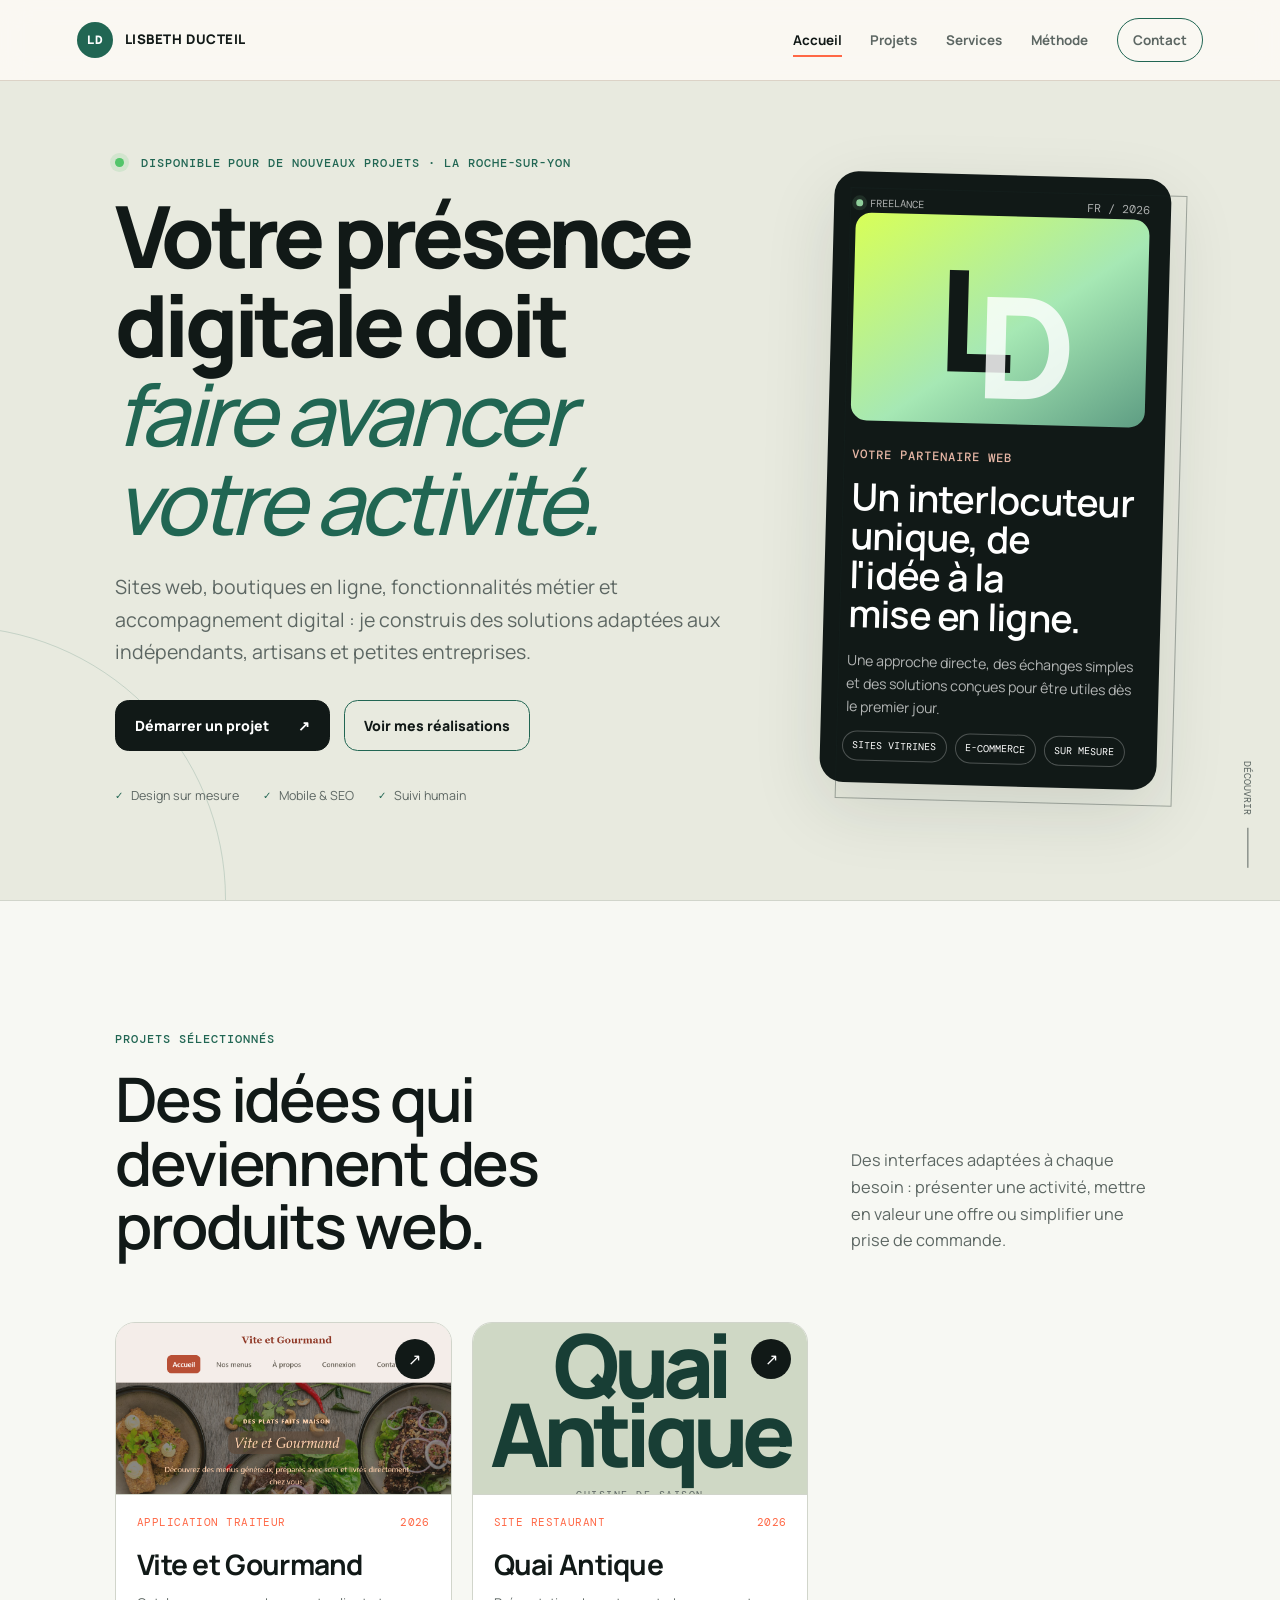
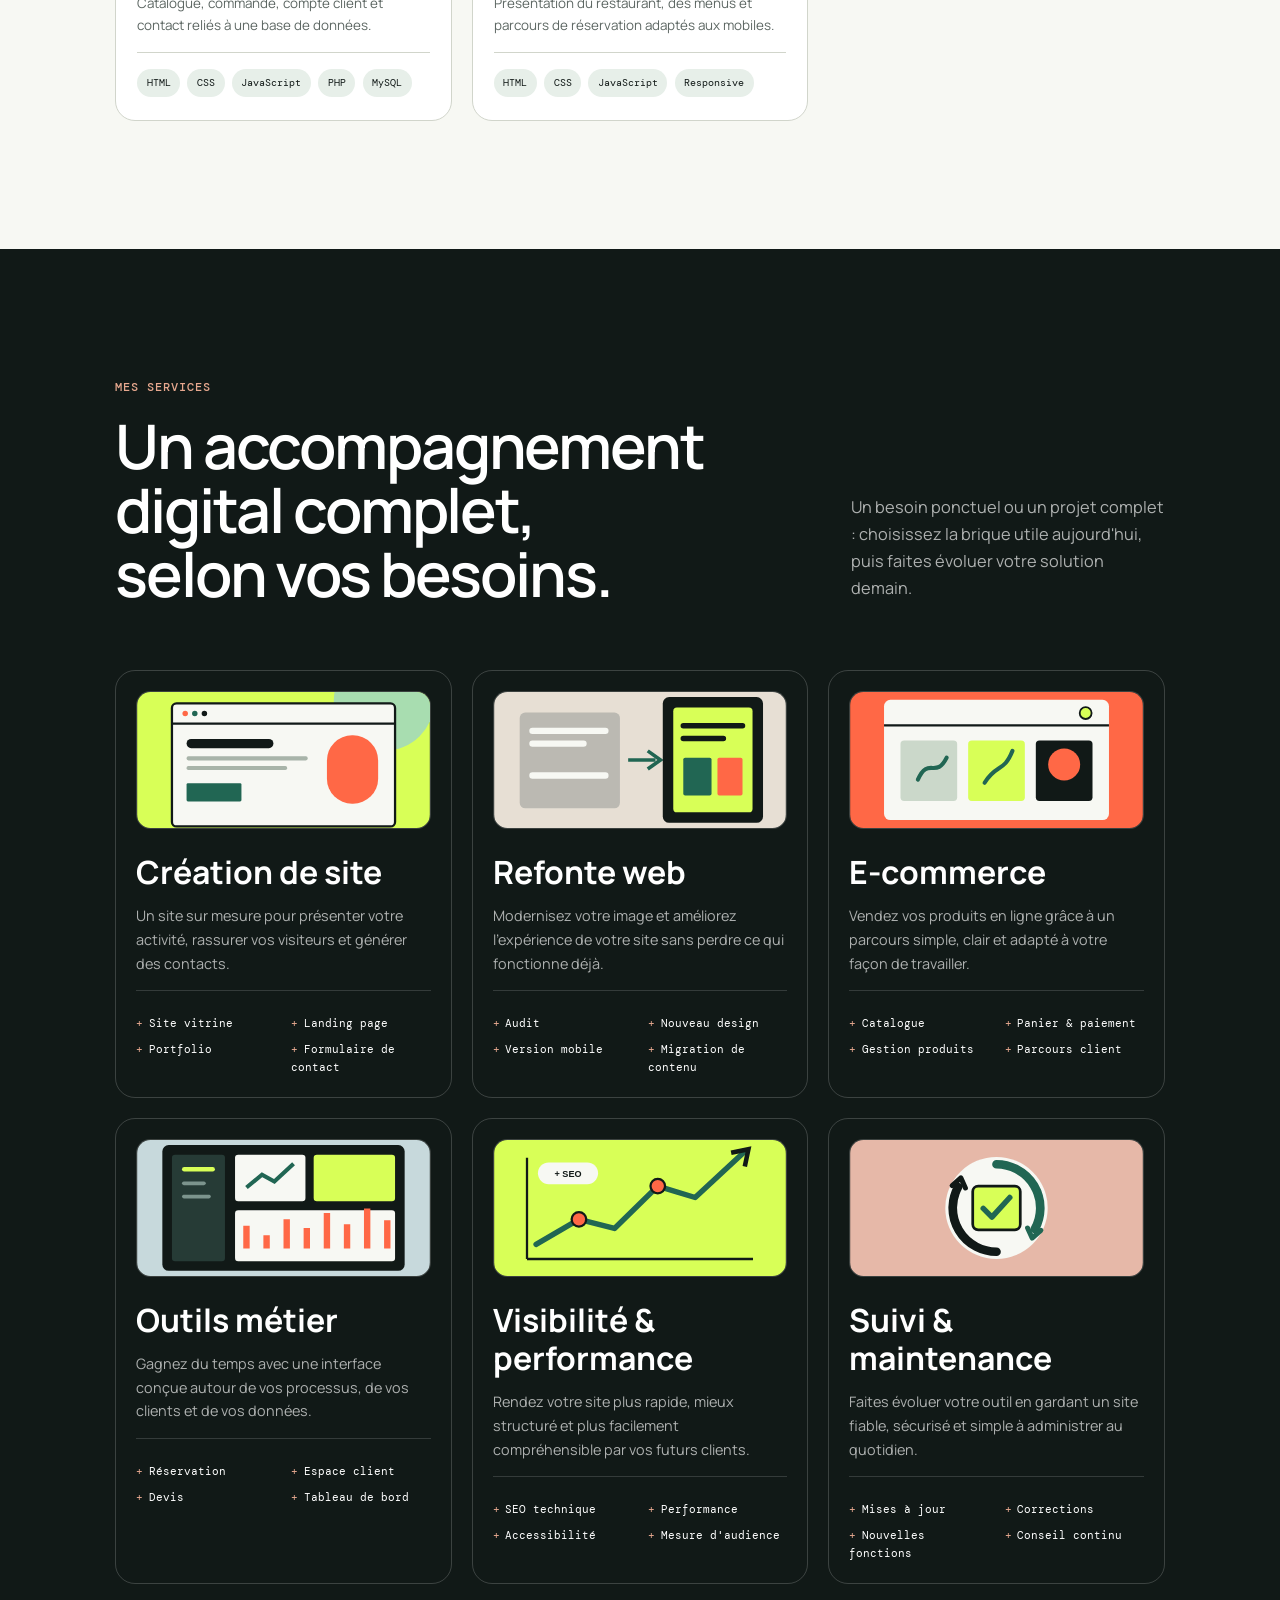
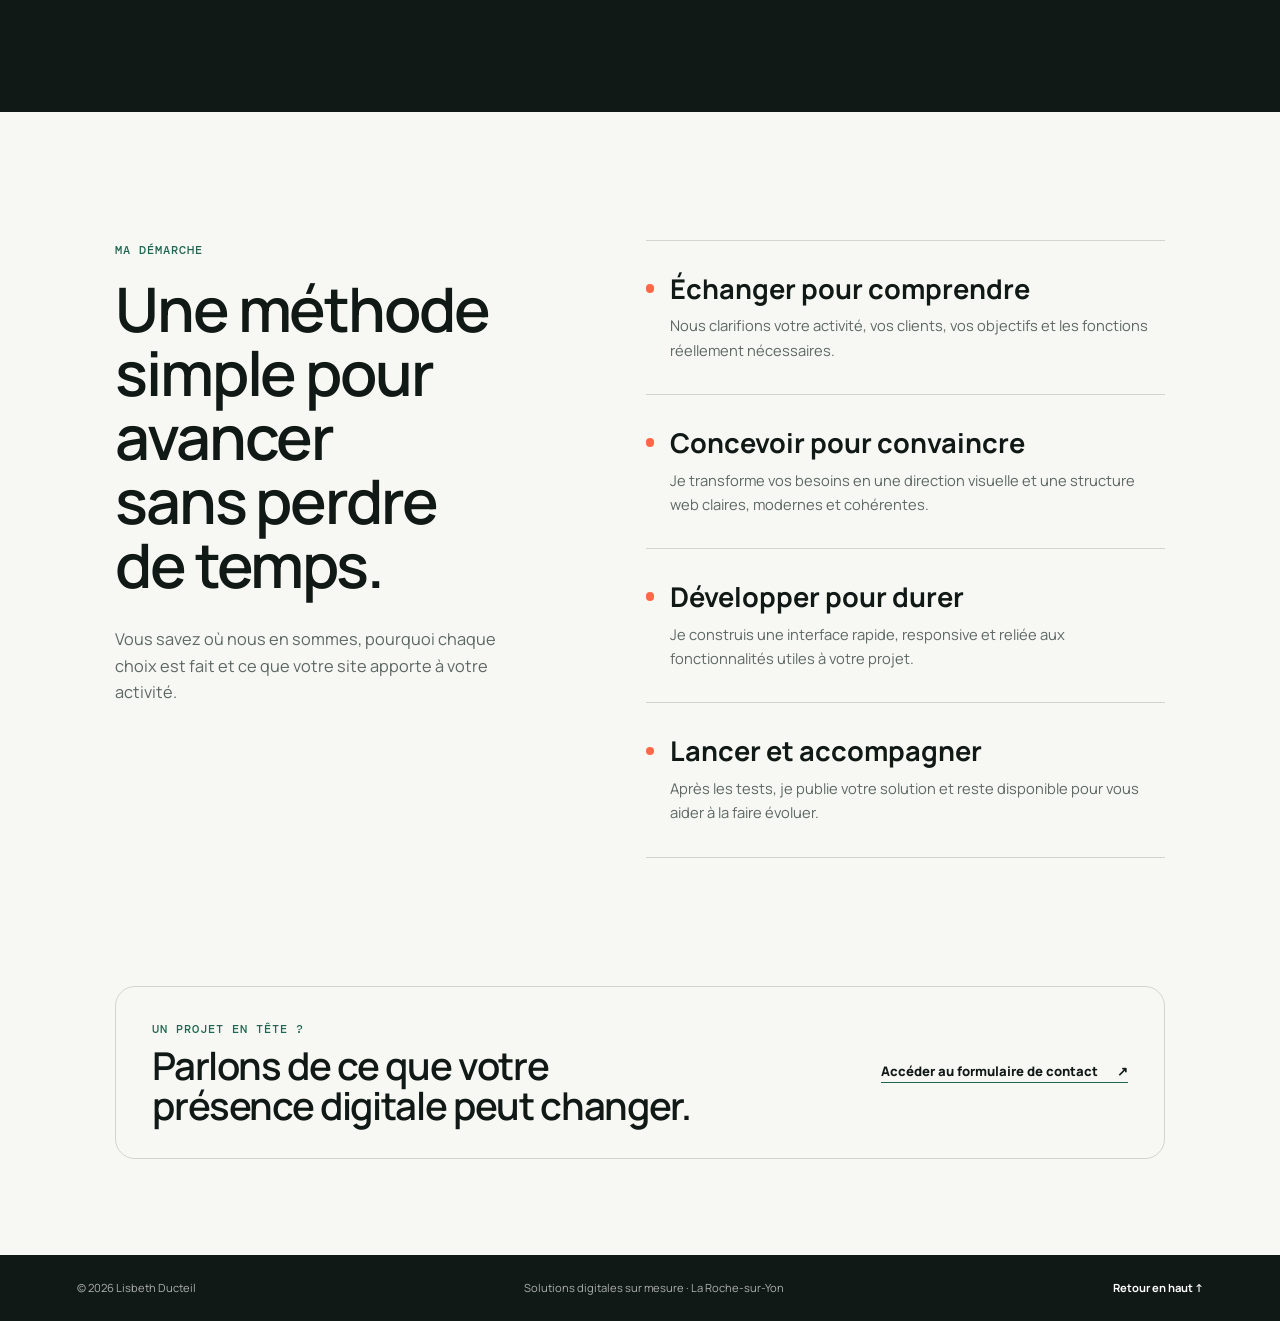
==== commit 78a02955: "Version static assets for immediate deployment Co-authored-by: Copilot <223556219+Copilot@users.nore" ====
--- a/index.html
+++ b/index.html
@@ -9,8 +9,8 @@
   <link rel="preconnect" href="https://fonts.googleapis.com">
   <link rel="preconnect" href="https://fonts.gstatic.com" crossorigin>
   <link href="https://fonts.googleapis.com/css2?family=DM+Mono:wght@400;500&family=Fraunces:opsz,wght@9..144,500;9..144,600&family=Manrope:wght@400;500;600;700;800&display=swap" rel="stylesheet">
-  <link rel="stylesheet" href="styles.css">
-  <script src="script.js?v=2" defer></script>
+  <link rel="stylesheet" href="styles.css?v=20261124-3">
+  <script src="script.js?v=20261124-3" defer></script>
 </head>
 <body>
   <a class="skip-link" href="#contenu">Aller au contenu</a>
--- a/styles.css
+++ b/styles.css
@@ -38,7 +38,7 @@
 .eyebrow { margin-bottom: 1.1rem; color: var(--green); font-family: var(--mono); font-size: .76rem; font-weight: 500; letter-spacing: .08em; text-transform: uppercase; }
 
 .site-header { position: sticky; z-index: 50; top: 0; background: rgba(250, 248, 242, .92); border-bottom: 1px solid rgba(215, 205, 192, .85); backdrop-filter: blur(14px); }
-.topbar { display: flex; min-height: 5rem; max-width: 1240px; margin: auto; padding: 0 2rem; align-items: center; justify-content: space-between; }
+.topbar { display: flex; min-height: 5rem; width: min(88%, 1240px); margin: auto; align-items: center; justify-content: space-between; }
 .logo { display: inline-flex; align-items: center; gap: .75rem; font-size: .83rem; font-weight: 800; letter-spacing: .04em; text-decoration: none; text-transform: uppercase; }
 .logo-mark { display: grid; width: 2.25rem; height: 2.25rem; border-radius: 50%; background: var(--green); color: var(--white); font-family: var(--mono); font-size: .72rem; place-items: center; }
 .navigation { display: flex; align-items: center; gap: 1.8rem; }
@@ -46,18 +46,18 @@
 .navigation a:not(.nav-contact)::after { position: absolute; right: 0; bottom: -.4rem; left: 0; height: 2px; background: var(--coral); content: ""; transform: scaleX(0); transform-origin: right; transition: transform .25s ease; }
 .navigation a:hover, .navigation a:focus-visible, .navigation a.active { color: var(--ink); }
 .navigation a:hover::after, .navigation a:focus-visible::after, .navigation a.active::after { transform: scaleX(1); transform-origin: left; }
-.nav-contact { padding: .65rem .9rem; border: 1px solid var(--green); }
+.nav-contact { padding: .65rem .95rem; border: 1px solid var(--green); border-radius: 999px; }
 .menu-toggle { display: none; border: 0; background: none; cursor: pointer; }
 
 .hero { position: relative; min-height: calc(100vh - 5rem); overflow: hidden; background: var(--sand); border-bottom: 1px solid var(--line); }
 .hero::before { position: absolute; width: 34rem; height: 34rem; border: 1px solid rgba(33, 102, 83, .18); border-radius: 50%; content: ""; left: -20rem; bottom: -17rem; }
-.hero-grid { display: grid; max-width: 1240px; min-height: calc(100vh - 8.5rem); margin: auto; padding: 4.5rem 2rem 5.5rem; grid-template-columns: minmax(0, 1.2fr) minmax(320px, .65fr); align-items: center; gap: clamp(3rem, 7vw, 6rem); }
+.hero-grid { display: grid; width: min(82%, 1240px); min-height: calc(100vh - 8.5rem); margin: auto; padding: 4.5rem 0 5.5rem; grid-template-columns: minmax(0, 1.2fr) minmax(320px, .65fr); align-items: center; gap: clamp(3rem, 7vw, 6rem); }
 .hero-copy { position: relative; z-index: 1; }
 .hero h1 em { color: var(--green); font-weight: 500; }
 .availability-dot { display: inline-block; width: .55rem; height: .55rem; margin-right: .55rem; border-radius: 50%; background: #52c56a; box-shadow: 0 0 0 5px rgba(82,197,106,.14); }
 .hero-intro { max-width: 690px; margin-bottom: 0; color: var(--muted); font-size: clamp(1.05rem, 1.8vw, 1.22rem); }
 .hero-actions { display: flex; flex-wrap: wrap; gap: .85rem; margin-top: 2rem; }
-.button { display: inline-flex; min-height: 3.2rem; padding: .8rem 1.15rem; align-items: center; justify-content: center; gap: 1.8rem; border: 1px solid var(--green); font-size: .88rem; font-weight: 800; text-decoration: none; transition: transform .2s ease, background .2s ease, color .2s ease; }
+.button { display: inline-flex; min-height: 3.2rem; padding: .8rem 1.2rem; align-items: center; justify-content: center; gap: 1.8rem; border: 1px solid var(--green); border-radius: .85rem; font-size: .88rem; font-weight: 800; text-decoration: none; transition: transform .2s ease, background .2s ease, color .2s ease; }
 .button:hover, .button:focus-visible { transform: translateY(-3px); }
 .button-primary { border-color: var(--ink); background: var(--ink); color: var(--white); }
 .button-primary:hover, .button-primary:focus-visible { background: var(--green); }
@@ -66,33 +66,33 @@
 .hero-facts li { display: flex; align-items: center; gap: .5rem; }
 .hero-facts li span { color: var(--green); font-family: var(--mono); font-size: .64rem; }
 
-.profile-card { position: relative; padding: 1.35rem; background: var(--green-dark); box-shadow: var(--shadow); color: var(--white); transform: rotate(1.5deg); }
+.profile-card { position: relative; padding: 1.35rem; border-radius: 1.5rem; background: var(--green-dark); box-shadow: var(--shadow); color: var(--white); transform: rotate(1.5deg); }
 .profile-card:hover { transform: rotate(0); }
 .profile-card::after { position: absolute; z-index: -1; inset: 1rem -1rem -1rem 1rem; border: 1px solid rgba(23, 39, 36, .35); content: ""; }
 .profile-card-top { display: flex; justify-content: space-between; color: rgba(255,255,255,.65); font-family: var(--mono); font-size: .65rem; text-transform: uppercase; }
 .status { display: inline-flex; align-items: center; gap: .45rem; }
 .status i { width: .45rem; height: .45rem; border-radius: 50%; background: #8fcf9b; box-shadow: 0 0 0 4px rgba(143,207,155,.12); }
-.profile-initials { display: flex; height: 13rem; padding: 2rem 1rem; align-items: center; justify-content: center; overflow: hidden; background: linear-gradient(145deg, var(--lime), #a6e8b4 55%, #5e9d83); color: var(--green-dark); font-family: var(--serif); font-size: clamp(6rem, 11vw, 10rem); font-weight: 800; letter-spacing: -.18em; line-height: 1; }
+.profile-initials { display: flex; height: 13rem; padding: 2rem 1rem; align-items: center; justify-content: center; overflow: hidden; border-radius: 1rem; background: linear-gradient(145deg, var(--lime), #a6e8b4 55%, #5e9d83); color: var(--green-dark); font-family: var(--serif); font-size: clamp(6rem, 11vw, 10rem); font-weight: 800; letter-spacing: -.18em; line-height: 1; }
 .profile-initials span:last-child { color: rgba(255,255,255,.82); transform: translate(-.08em, .18em); }
 .profile-card-copy { padding: 1.5rem .2rem .8rem; }
 .profile-card-copy .eyebrow { margin-bottom: .75rem; color: #e6b6a5; }
 .profile-card-copy h2 { margin-bottom: 1rem; font-size: clamp(1.7rem, 3vw, 2.35rem); letter-spacing: -.02em; }
 .profile-card-copy p:last-child { margin-bottom: 0; color: rgba(255,255,255,.68); font-size: .88rem; }
 .profile-tags { display: flex; flex-wrap: wrap; gap: .5rem; padding: 0; list-style: none; }
-.profile-tags li { padding: .35rem .55rem; border: 1px solid rgba(255,255,255,.25); font-family: var(--mono); font-size: .62rem; text-transform: uppercase; }
+.profile-tags li { padding: .35rem .6rem; border: 1px solid rgba(255,255,255,.25); border-radius: 999px; font-family: var(--mono); font-size: .62rem; text-transform: uppercase; }
 .scroll-hint { position: absolute; right: 2rem; bottom: 1.5rem; display: flex; align-items: center; gap: .8rem; color: var(--muted); font-family: var(--mono); font-size: .65rem; text-transform: uppercase; transform: rotate(90deg); transform-origin: right; }
 .scroll-hint i { display: block; width: 2.5rem; height: 1px; background: var(--muted); }
 
-.section { max-width: 1240px; margin: auto; padding: clamp(5rem, 10vw, 8.5rem) 2rem; }
+.section { width: min(82%, 1240px); margin: auto; padding: clamp(5rem, 10vw, 8.5rem) 0; }
 .section-heading { display: grid; grid-template-columns: minmax(0, 1.15fr) minmax(260px, .55fr); gap: 5rem; margin-bottom: 4rem; align-items: end; }
 .section-heading > *, .project-card, .skill-card, .contact-inner > * { min-width: 0; }
 .section-heading > p { margin-bottom: .25rem; color: var(--muted); font-size: 1.02rem; }
 .projects-grid { display: grid; gap: 1.25rem; grid-template-columns: repeat(3, minmax(0, 1fr)); align-items: start; }
-.project-card { overflow: hidden; border: 1px solid var(--line); background: var(--white); transition: box-shadow .3s ease, transform .3s ease; }
+.project-card { overflow: hidden; border: 1px solid var(--line); border-radius: 1.25rem; background: var(--white); transition: box-shadow .3s ease, transform .3s ease; }
 .project-link { display: block; color: inherit; text-decoration: none; }
 .project-card:hover { box-shadow: var(--shadow); transform: translateY(-5px); }
 .project-featured { margin-top: 0; }
-.project-media { position: relative; overflow: hidden; aspect-ratio: 16 / 10; background: var(--sand); border-bottom: 1px solid var(--line); }
+.project-media { position: relative; overflow: hidden; aspect-ratio: 16 / 8.2; background: var(--sand); border-bottom: 1px solid var(--line); }
 .project-media img { width: 100%; height: 100%; object-fit: cover; object-position: top; transition: transform .6s ease; }
 .project-card:hover img { transform: scale(1.025); }
 .project-number { position: absolute; top: 1rem; right: 1rem; display: grid; width: 2.5rem; height: 2.5rem; border-radius: 50%; background: var(--paper); color: var(--ink); font-family: var(--mono); font-size: .66rem; place-items: center; }
@@ -100,27 +100,25 @@
 .restaurant-line { width: 2rem; height: 1px; margin-bottom: 1rem; background: var(--coral); }
 .restaurant-name { font-size: clamp(3rem, 7vw, 5.5rem); font-weight: 800; letter-spacing: -.075em; line-height: .78; }
 .restaurant-caption { margin-top: 1.2rem; color: var(--muted); font-family: var(--mono); font-size: .62rem; letter-spacing: .15em; text-transform: uppercase; }
-.project-content { padding: 1.35rem; }
+.project-content { padding: 1.2rem 1.3rem 1.4rem; }
 .project-meta { display: flex; margin-bottom: 1rem; justify-content: space-between; color: var(--coral); font-family: var(--mono); font-size: .68rem; letter-spacing: .04em; text-transform: uppercase; }
 .project-content h3 { margin-bottom: .65rem; font-family: var(--serif); font-size: clamp(1.55rem, 2.2vw, 2rem); letter-spacing: -.025em; }
-.project-summary { min-height: 4.8em; margin-bottom: 1rem; color: var(--muted); font-size: .88rem; }
+.project-summary { margin-bottom: 1rem; color: var(--muted); font-size: .84rem; }
 .project-open { position: absolute; top: 1rem; right: 1rem; display: grid; width: 2.5rem; height: 2.5rem; border-radius: 50%; background: var(--ink); color: var(--white); font-size: 1rem; place-items: center; transition: transform .25s ease; }
 .project-link:hover .project-open, .project-link:focus-visible .project-open { transform: rotate(45deg); }
 .project-highlights { display: grid; gap: .45rem; margin: 1.3rem 0; padding: 0; color: var(--ink); font-size: .83rem; list-style: none; }
 .project-highlights li::before { margin-right: .6rem; color: var(--coral); content: "—"; }
-.technologies { display: flex; flex-wrap: wrap; gap: .45rem; padding: 1.2rem 0 0; border-top: 1px solid var(--line); list-style: none; }
-.technologies li { padding: .35rem .55rem; background: #e7efe9; color: var(--green-dark); font-family: var(--mono); font-size: .63rem; }
+.technologies { display: flex; flex-wrap: wrap; gap: .45rem; padding: 1rem 0 0; border-top: 1px solid var(--line); list-style: none; }
+.technologies li { padding: .35rem .6rem; border-radius: 999px; background: #e7efe9; color: var(--green-dark); font-family: var(--mono); font-size: .63rem; }
 .text-link { display: inline-flex; margin-top: 1.5rem; gap: 1.2rem; border-bottom: 1px solid var(--green); color: var(--green-dark); font-size: .82rem; font-weight: 800; text-decoration: none; }
 
 .skills-section { background: var(--green-dark); color: var(--white); }
 .section-heading.light .eyebrow { color: #e7a88f; }
 .section-heading.light > p { color: rgba(255,255,255,.66); }
-.skills-grid { display: grid; width: 100%; min-width: 0; grid-template-columns: repeat(3, minmax(0, 1fr)); border: 1px solid rgba(255,255,255,.18); }
-.skill-card { position: relative; min-width: 0; padding: clamp(1.7rem, 3vw, 2.5rem); min-height: 25rem; border-right: 1px solid rgba(255,255,255,.18); transition: background .25s ease; }
-.skill-card:nth-child(3n) { border-right: 0; }
-.skill-card:nth-child(-n+3) { border-bottom: 1px solid rgba(255,255,255,.18); }
-.skill-card:hover { background: rgba(255,255,255,.045); }
-.service-visual { width: 100%; margin: 0 0 2.25rem; overflow: hidden; aspect-ratio: 16 / 9; border: 1px solid rgba(255,255,255,.14); background: rgba(255,255,255,.04); }
+.skills-grid { display: grid; width: 100%; min-width: 0; grid-template-columns: repeat(3, minmax(0, 1fr)); gap: 1.25rem; }
+.skill-card { position: relative; min-width: 0; padding: 1.25rem; min-height: 0; border: 1px solid rgba(255,255,255,.18); border-radius: 1.25rem; transition: background .25s ease, transform .25s ease; }
+.skill-card:hover { background: rgba(255,255,255,.045); transform: translateY(-4px); }
+.service-visual { width: 100%; margin: 0 0 1.5rem; overflow: hidden; aspect-ratio: 16 / 7.5; border: 1px solid rgba(255,255,255,.14); border-radius: .9rem; background: rgba(255,255,255,.04); }
 .service-visual img { width: 100%; height: 100%; object-fit: cover; transition: transform .45s ease; }
 .skill-card:hover .service-visual img { transform: scale(1.04); }
 .skill-card h3 { overflow-wrap: anywhere; font-family: var(--serif); font-size: 2rem; }
@@ -138,14 +136,14 @@
 .process-steps h3 { margin-bottom: .5rem; font-family: var(--serif); font-size: 1.7rem; }
 .process-steps p { margin-bottom: 0; color: var(--muted); font-size: .92rem; }
 
-.contact-teaser { display: flex; max-width: 1176px; margin: 0 auto 6rem; padding: 2rem 0; align-items: center; justify-content: space-between; gap: 3rem; border-top: 1px solid var(--line); border-bottom: 1px solid var(--line); }
+.contact-teaser { display: flex; width: min(82%, 1176px); margin: 0 auto 6rem; padding: 2rem 2.25rem; align-items: center; justify-content: space-between; gap: 3rem; border: 1px solid var(--line); border-radius: 1.25rem; }
 .contact-teaser .eyebrow { margin-bottom: .45rem; }
 .contact-teaser h2 { max-width: 760px; font-size: clamp(1.6rem, 3vw, 2.7rem); }
 .contact-teaser .text-link { flex-shrink: 0; margin: 0; }
 .contact-form { display: grid; gap: 1rem; margin-bottom: 2rem; padding: clamp(1.2rem, 3vw, 1.75rem); scroll-margin-top: 6rem; background: rgba(255,255,255,.55); border: 1px solid rgba(23,39,36,.22); }
 .form-row { display: grid; gap: .4rem; }
 .form-row label { color: var(--ink); font-size: .75rem; font-weight: 800; }
-.form-row input, .form-row select, .form-row textarea { width: 100%; min-height: 3rem; padding: .75rem .85rem; border: 1px solid rgba(23,39,36,.28); border-radius: 0; background: rgba(255,255,255,.75); color: var(--ink); font: inherit; font-size: .88rem; }
+.form-row input, .form-row select, .form-row textarea { width: 100%; min-height: 3rem; padding: .75rem .9rem; border: 1px solid rgba(23,39,36,.28); border-radius: .7rem; background: rgba(255,255,255,.75); color: var(--ink); font: inherit; font-size: .88rem; }
 .form-row textarea { min-height: 8rem; resize: vertical; }
 .form-row input::placeholder, .form-row textarea::placeholder { color: #756d66; opacity: 1; }
 .form-row input:focus, .form-row select:focus, .form-row textarea:focus { border-color: var(--green-dark); outline: 2px solid rgba(17,25,23,.2); outline-offset: 1px; }
@@ -157,24 +155,24 @@
 .copy-feedback { min-height: 1.5rem; margin: 0 !important; color: var(--green-dark) !important; font-size: .72rem !important; }
 
 .contact-page-main { background: var(--sand); }
-.contact-hero { display: grid; max-width: 1240px; min-height: calc(100vh - 5rem); margin: auto; padding: clamp(4rem, 8vw, 7rem) 2rem; grid-template-columns: minmax(0, .9fr) minmax(320px, .75fr); gap: clamp(3rem, 8vw, 7rem); align-items: start; }
+.contact-hero { display: grid; width: min(82%, 1240px); min-height: calc(100vh - 5rem); margin: auto; padding: clamp(4rem, 8vw, 7rem) 0; grid-template-columns: minmax(0, .9fr) minmax(320px, .75fr); gap: clamp(3rem, 8vw, 7rem); align-items: start; }
 .contact-page-intro { position: sticky; top: 8rem; }
 .contact-page-intro h1 { max-width: 720px; font-size: clamp(3rem, 6vw, 5.4rem); }
 .contact-page-intro > p:not(.eyebrow) { max-width: 620px; color: var(--muted); font-size: 1.05rem; }
-.contact-visual { display: grid; min-height: 10rem; margin: 2.5rem 0; padding: 1.5rem; align-items: center; grid-template-columns: auto 1fr auto; gap: 1rem; background: var(--green-dark); color: var(--white); font-family: var(--mono); font-size: .72rem; text-transform: uppercase; }
+.contact-visual { display: grid; min-height: 10rem; margin: 2.5rem 0; padding: 1.5rem; align-items: center; grid-template-columns: auto 1fr auto; gap: 1rem; border-radius: 1.25rem; background: var(--green-dark); color: var(--white); font-family: var(--mono); font-size: .72rem; text-transform: uppercase; }
 .contact-visual i { height: 1px; background: linear-gradient(90deg, var(--lime), var(--coral)); }
 .contact-visual strong { color: var(--lime); font-weight: 500; }
 .contact-infos { display: flex; gap: 2.5rem; margin: 0; }
 .contact-infos div { display: grid; gap: .25rem; }
 .contact-infos dt { color: var(--muted); font-family: var(--mono); font-size: .65rem; text-transform: uppercase; }
 .contact-infos dd { margin: 0; font-size: .82rem; font-weight: 700; }
-.contact-panel { padding: clamp(1.5rem, 4vw, 2.5rem); background: var(--white); box-shadow: var(--shadow); }
+.contact-panel { padding: clamp(1.5rem, 4vw, 2.5rem); border-radius: 1.5rem; background: var(--white); box-shadow: var(--shadow); }
 .contact-panel .contact-form { margin: 0; padding: 0; border: 0; background: transparent; }
 .direct-contact { margin-top: 2rem; padding-top: 1.5rem; border-top: 1px solid var(--line); color: var(--muted); font-size: .75rem; }
 .direct-contact .contact-email { margin-top: .8rem; }
 
 .site-footer { background: var(--green-dark); color: rgba(255,255,255,.65); }
-.footer-inner { display: flex; max-width: 1240px; margin: auto; padding: 1.5rem 2rem; align-items: center; justify-content: space-between; gap: 1rem; font-size: .7rem; }
+.footer-inner { display: flex; width: min(88%, 1240px); margin: auto; padding: 1.5rem 0; align-items: center; justify-content: space-between; gap: 1rem; font-size: .7rem; }
 .footer-inner p { margin: 0; }
 .footer-inner a { color: var(--white); font-weight: 700; text-decoration: none; }
 
@@ -190,21 +188,21 @@
 
 @media (max-width: 900px) {
   .hero-grid { grid-template-columns: 1fr; padding-top: 4rem; }
+  .hero-grid, .section, .contact-hero { width: min(86%, 760px); }
   .profile-card { width: min(100%, 560px); margin: auto; transform: none; }
   .section-heading, .process-section, .contact-hero { grid-template-columns: 1fr; gap: 2.5rem; }
   .section-heading { align-items: start; }
   .projects-grid { grid-template-columns: repeat(2, minmax(0, 1fr)); }
   .project-featured { margin-top: 0; }
-  .skills-grid { grid-template-columns: 1fr; }
-  .skill-card { min-height: auto; border-right: 0; border-bottom: 1px solid rgba(255,255,255,.18); }
-  .skill-card:last-child { border-bottom: 0; }
+  .skills-grid { grid-template-columns: repeat(2, minmax(0, 1fr)); }
+  .skill-card { min-height: auto; }
   .process-intro { position: static; }
   .contact-page-intro { position: static; }
-  .contact-teaser { margin-right: 2rem; margin-left: 2rem; }
+  .contact-teaser { width: min(86%, 760px); }
 }
 
 @media (max-width: 700px) {
-  .topbar { min-height: 4.5rem; padding: 0 1.2rem; }
+  .topbar { width: calc(100% - 2.4rem); min-height: 4.5rem; }
   .menu-toggle { display: inline-flex; padding: .5rem; align-items: center; gap: .7rem; }
   .menu-toggle-label { font-size: .75rem; font-weight: 800; text-transform: uppercase; }
   .menu-icon { display: grid; gap: 5px; width: 1.3rem; }
@@ -215,7 +213,7 @@
   .navigation.is-open { opacity: 1; pointer-events: auto; transform: translateY(0); }
   .navigation a { padding: 1rem 0; border-bottom: 1px solid var(--line); font-family: var(--serif); font-size: 1.8rem; }
   .navigation .nav-contact { margin-top: 1.5rem; padding: .8rem; border: 1px solid var(--green); font-family: var(--sans); font-size: .9rem; text-align: center; }
-  .hero-grid { min-height: auto; padding: 3.5rem 1.2rem 5rem; gap: 3.5rem; }
+  .hero-grid { width: 88%; min-height: auto; padding: 3.5rem 0 5rem; gap: 3.5rem; }
   h1 { font-size: clamp(2.8rem, 14.5vw, 4.5rem); }
   .hero-actions { flex-direction: column; }
   .button { width: 100%; justify-content: space-between; }
@@ -223,14 +221,15 @@
   .scroll-hint { display: none; }
   .profile-card::after { inset: .7rem -.5rem -.5rem .5rem; }
   .profile-initials { height: 10rem; }
-  .section { padding-right: 1.2rem; padding-left: 1.2rem; }
+  .section { width: 88%; }
   .section-heading { margin-bottom: 2.5rem; }
-  .project-content { padding: 1.35rem; }
+  .project-content { padding: 1.15rem; }
   .projects-grid { grid-template-columns: 1fr; }
-  .skill-card ul { grid-template-columns: 1fr; }
+  .skills-grid { grid-template-columns: 1fr; gap: 1rem; }
+  .skill-card ul { grid-template-columns: 1fr 1fr; }
   .process-steps article { padding-left: 1.25rem; }
-  .contact-teaser { margin-right: 1.2rem; margin-left: 1.2rem; padding: 1.5rem 0; align-items: flex-start; flex-direction: column; gap: 1rem; }
-  .contact-hero { padding-right: 1.2rem; padding-left: 1.2rem; }
+  .contact-teaser { width: 88%; padding: 1.5rem; align-items: flex-start; flex-direction: column; gap: 1rem; }
+  .contact-hero { width: 88%; }
   .contact-page-intro h1 { font-size: clamp(2.55rem, 12vw, 3.4rem); }
   .contact-page-intro > p:not(.eyebrow) { margin-bottom: 0; font-size: .95rem; }
   .contact-panel { padding: 1.1rem; }
@@ -238,5 +237,5 @@
   .contact-form { scroll-margin-top: 5.25rem; }
   .contact-panel .form-row { min-width: 0; }
   .contact-email { overflow-wrap: anywhere; gap: .8rem; }
-  .footer-inner { padding: 1.5rem 1.2rem; align-items: flex-start; flex-direction: column; }
-}
+  .footer-inner { width: 88%; padding: 1.5rem 0; align-items: flex-start; flex-direction: column; }
+}
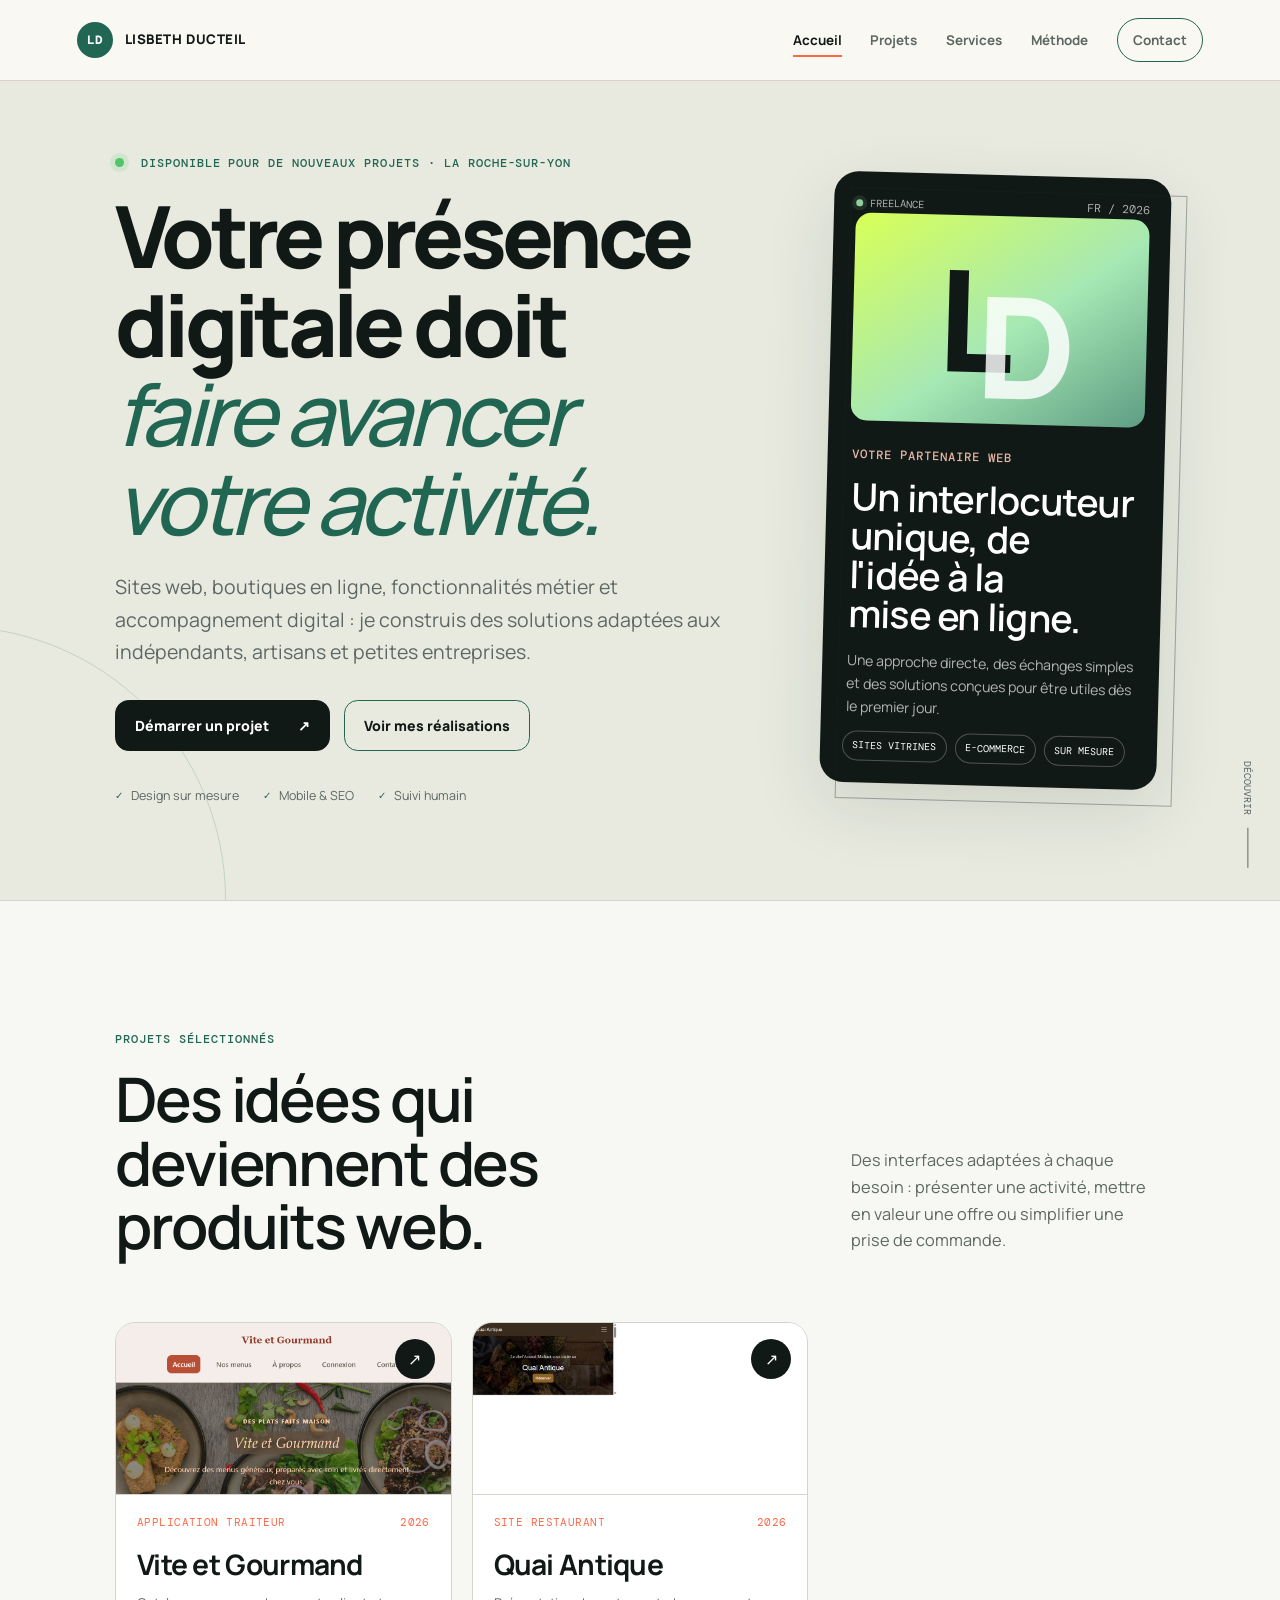
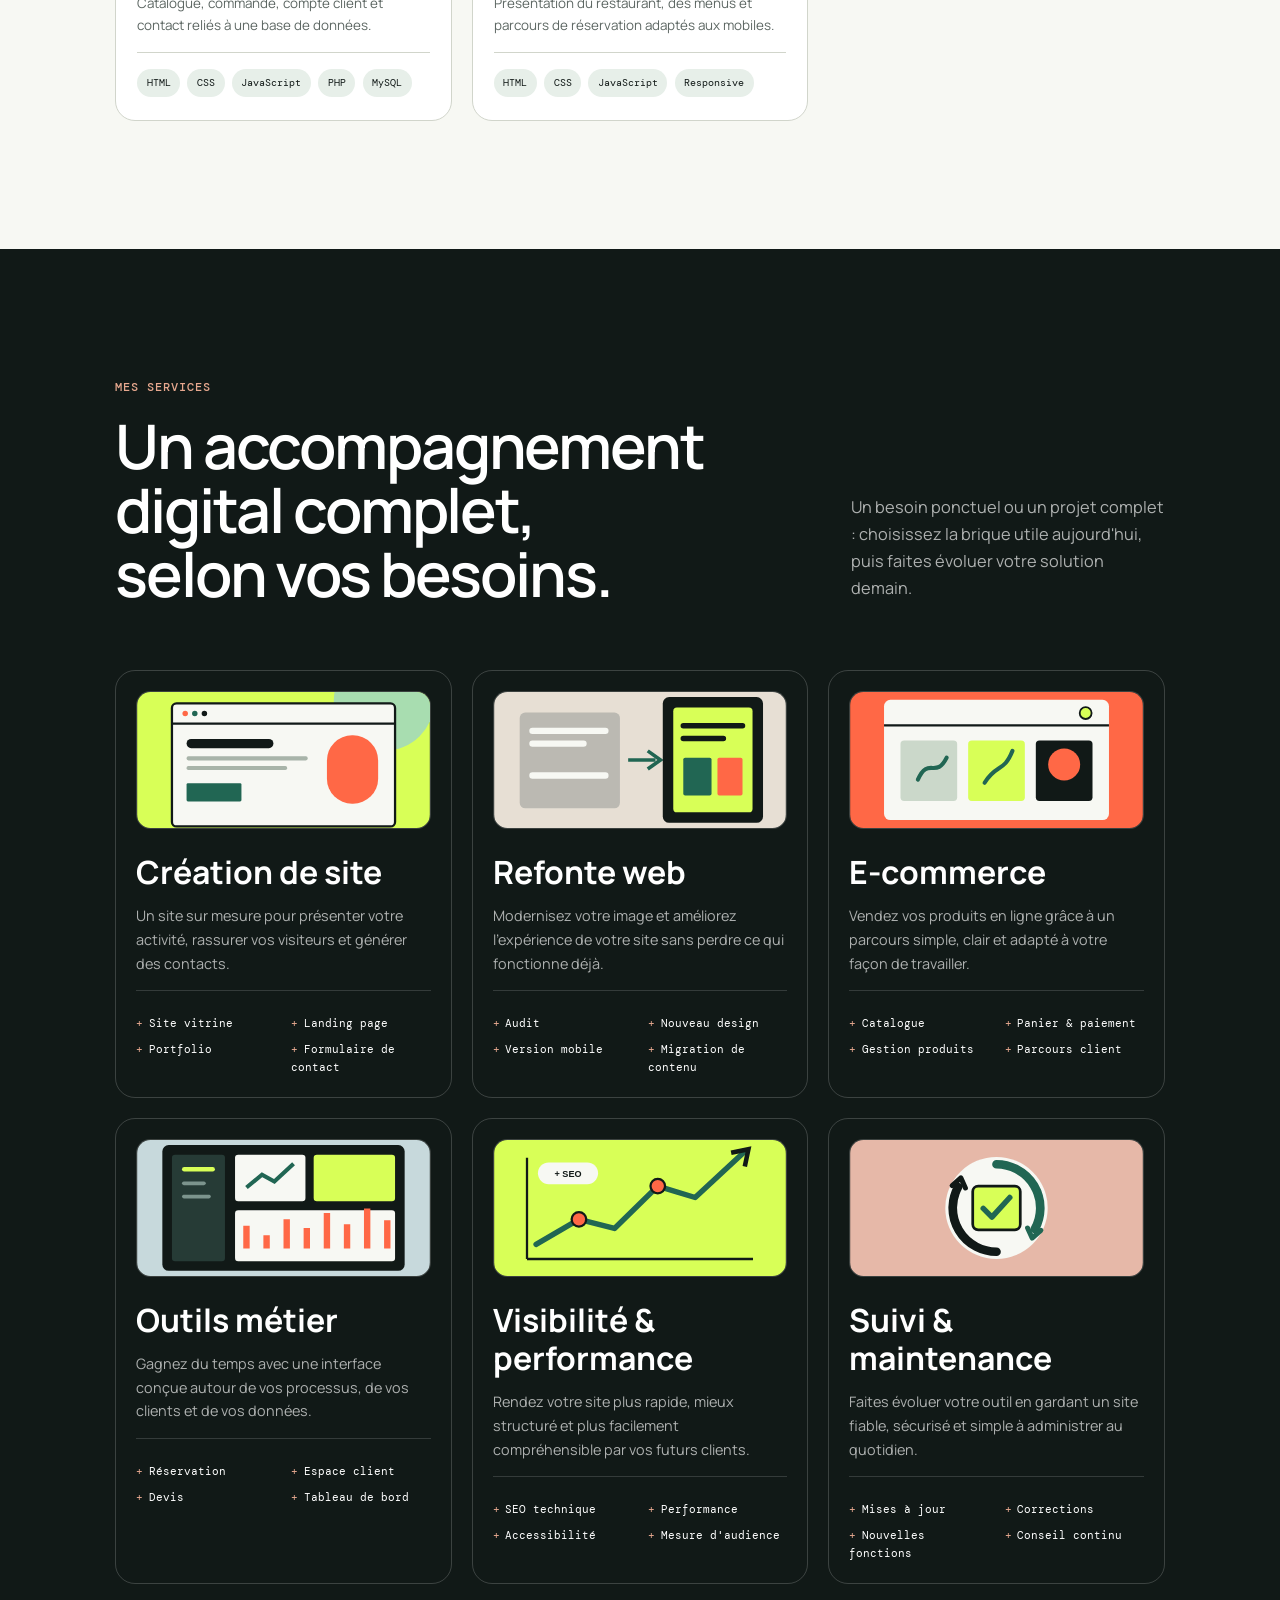
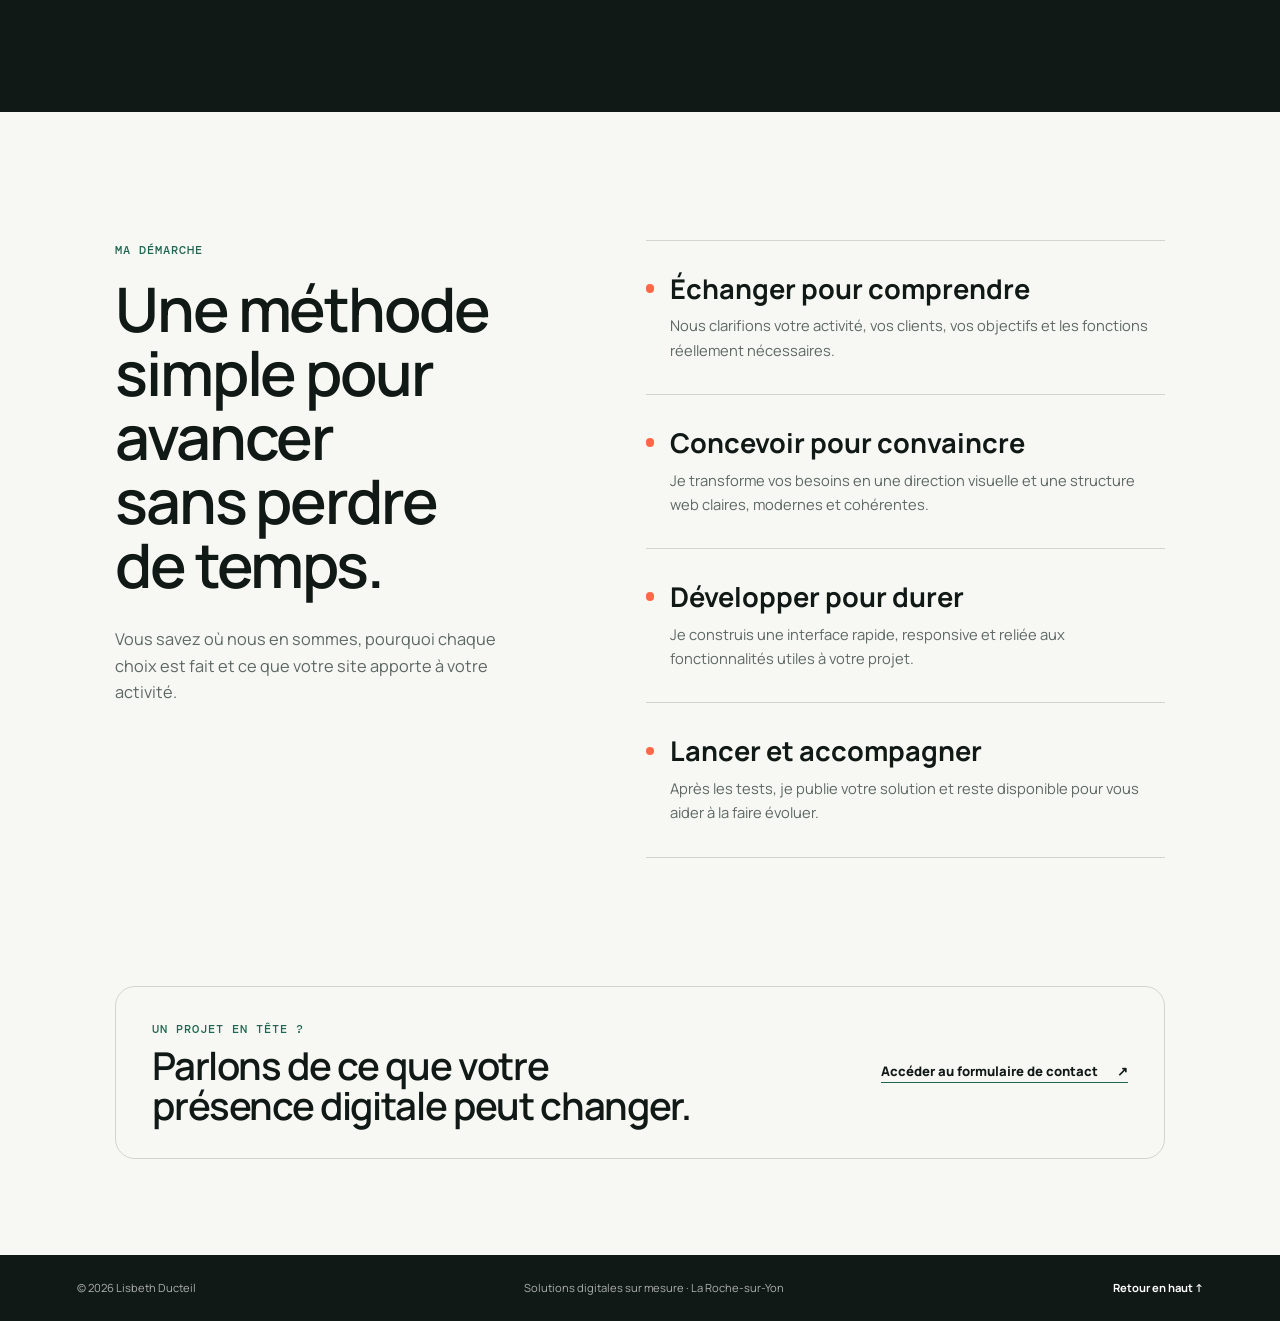
==== commit 983c0b19: "Add Quai Antique website preview Co-authored-by: Copilot <223556219+Copilot@users.noreply.github.com" ====
--- a/index.html
+++ b/index.html
@@ -103,11 +103,9 @@
           </div>
         </a>
 
-        <a class="project-card reveal project-link" href="https://quaieantiquerestaurant.alwaysdata.net/" target="_blank" rel="noopener noreferrer" aria-label="Voir le site Quai Antique dans un nouvel onglet">
-          <div class="project-media project-placeholder" aria-label="Identité visuelle du projet Quai Antique">
-            <span class="restaurant-line" aria-hidden="true"></span>
-            <span class="restaurant-name">Quai<br>Antique</span>
-            <span class="restaurant-caption">Cuisine de saison</span>
+        <a class="project-card reveal project-link" href="https://total-darkslateblue-goat-08.hostingersite.com/" target="_blank" rel="noopener noreferrer" aria-label="Voir le site Quai Antique dans un nouvel onglet">
+          <div class="project-media">
+            <img src="images/quai-antique.png" alt="Aperçu du site Quai Antique" loading="lazy">
             <span class="project-open" aria-hidden="true">↗</span>
           </div>
           <div class="project-content">
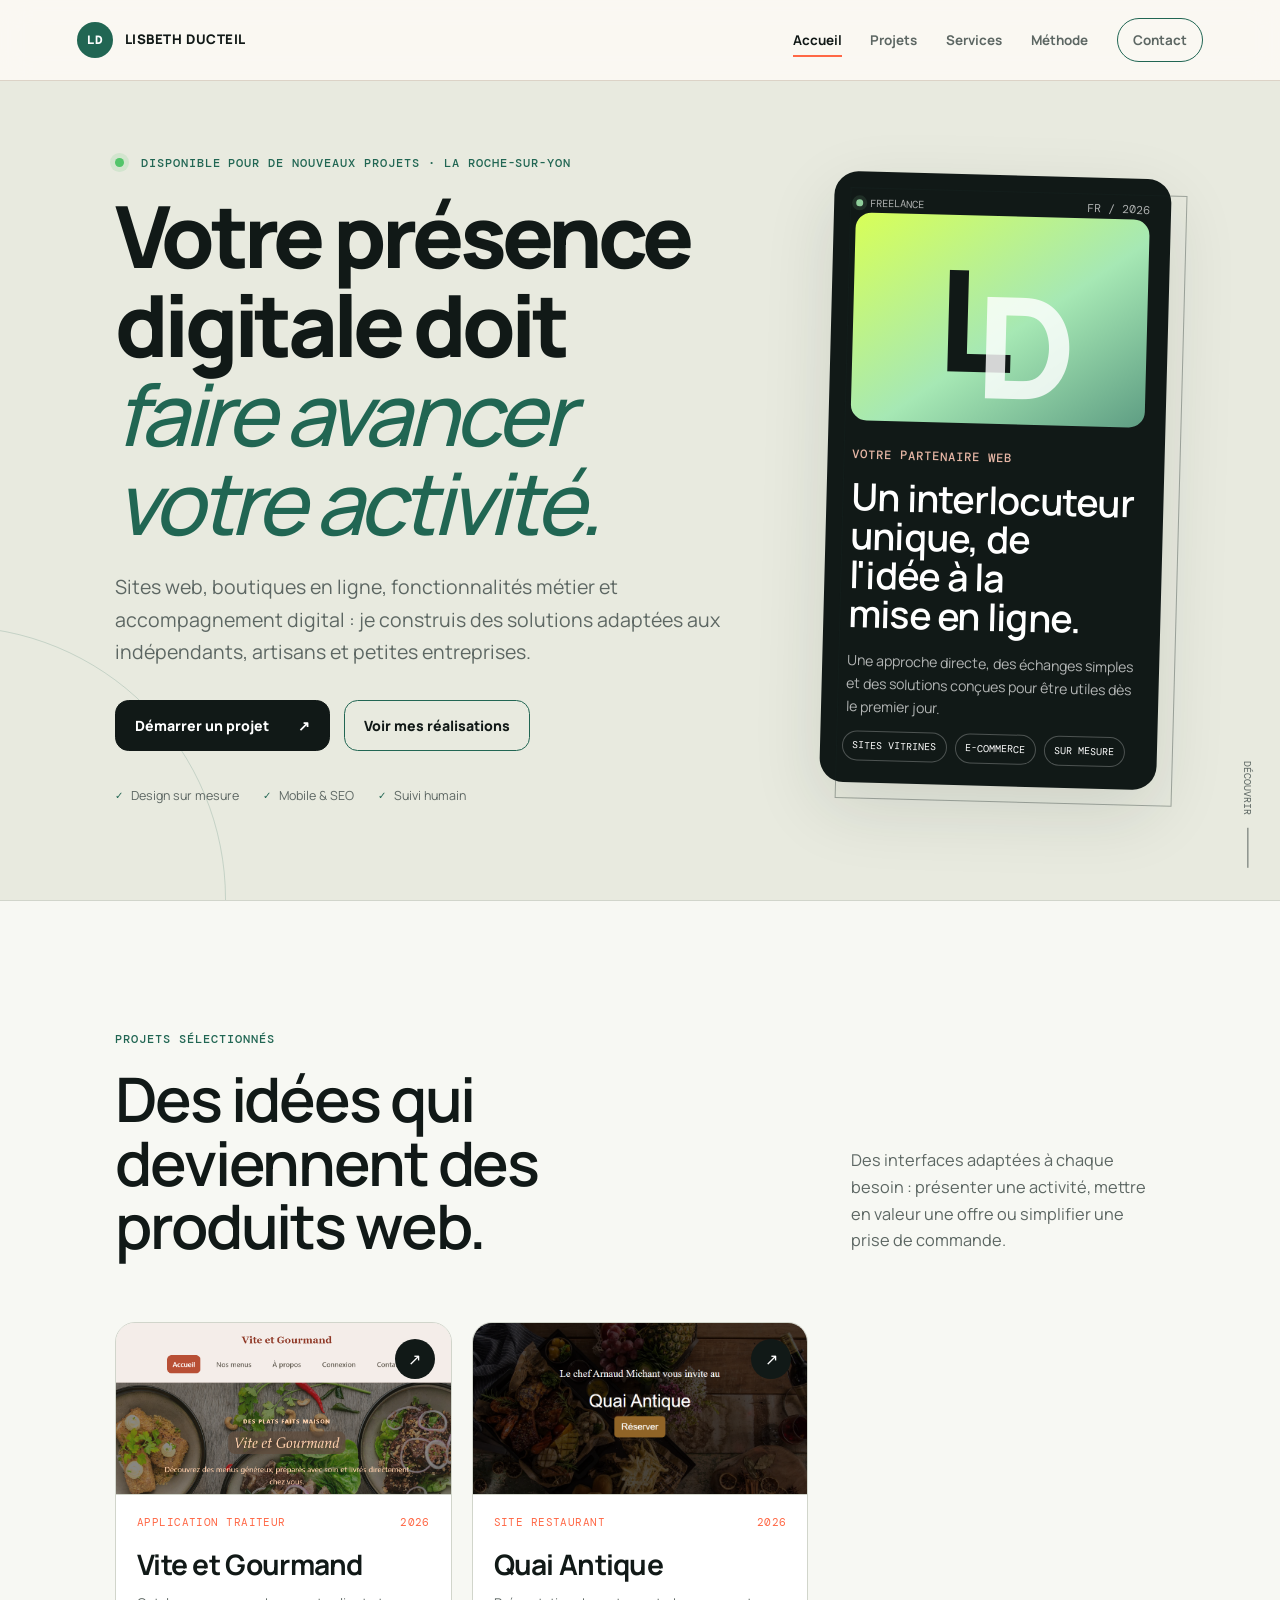
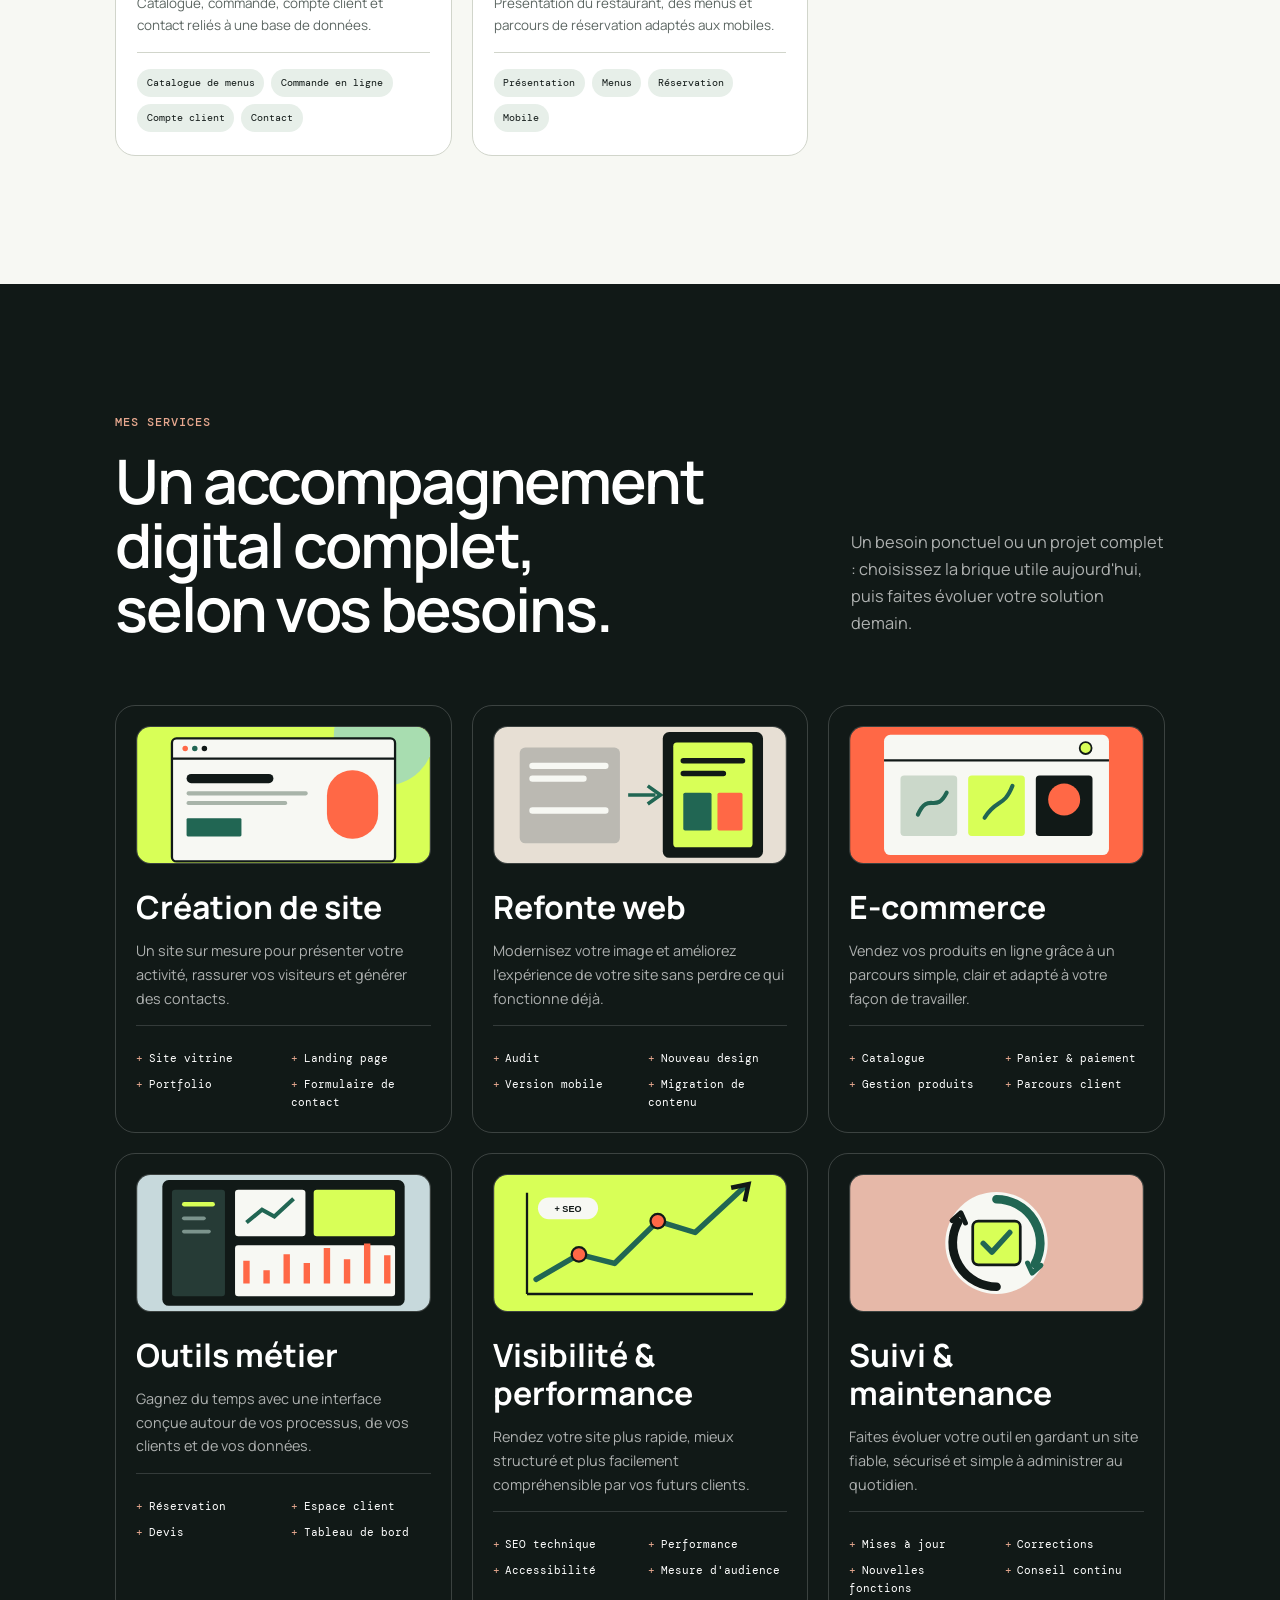
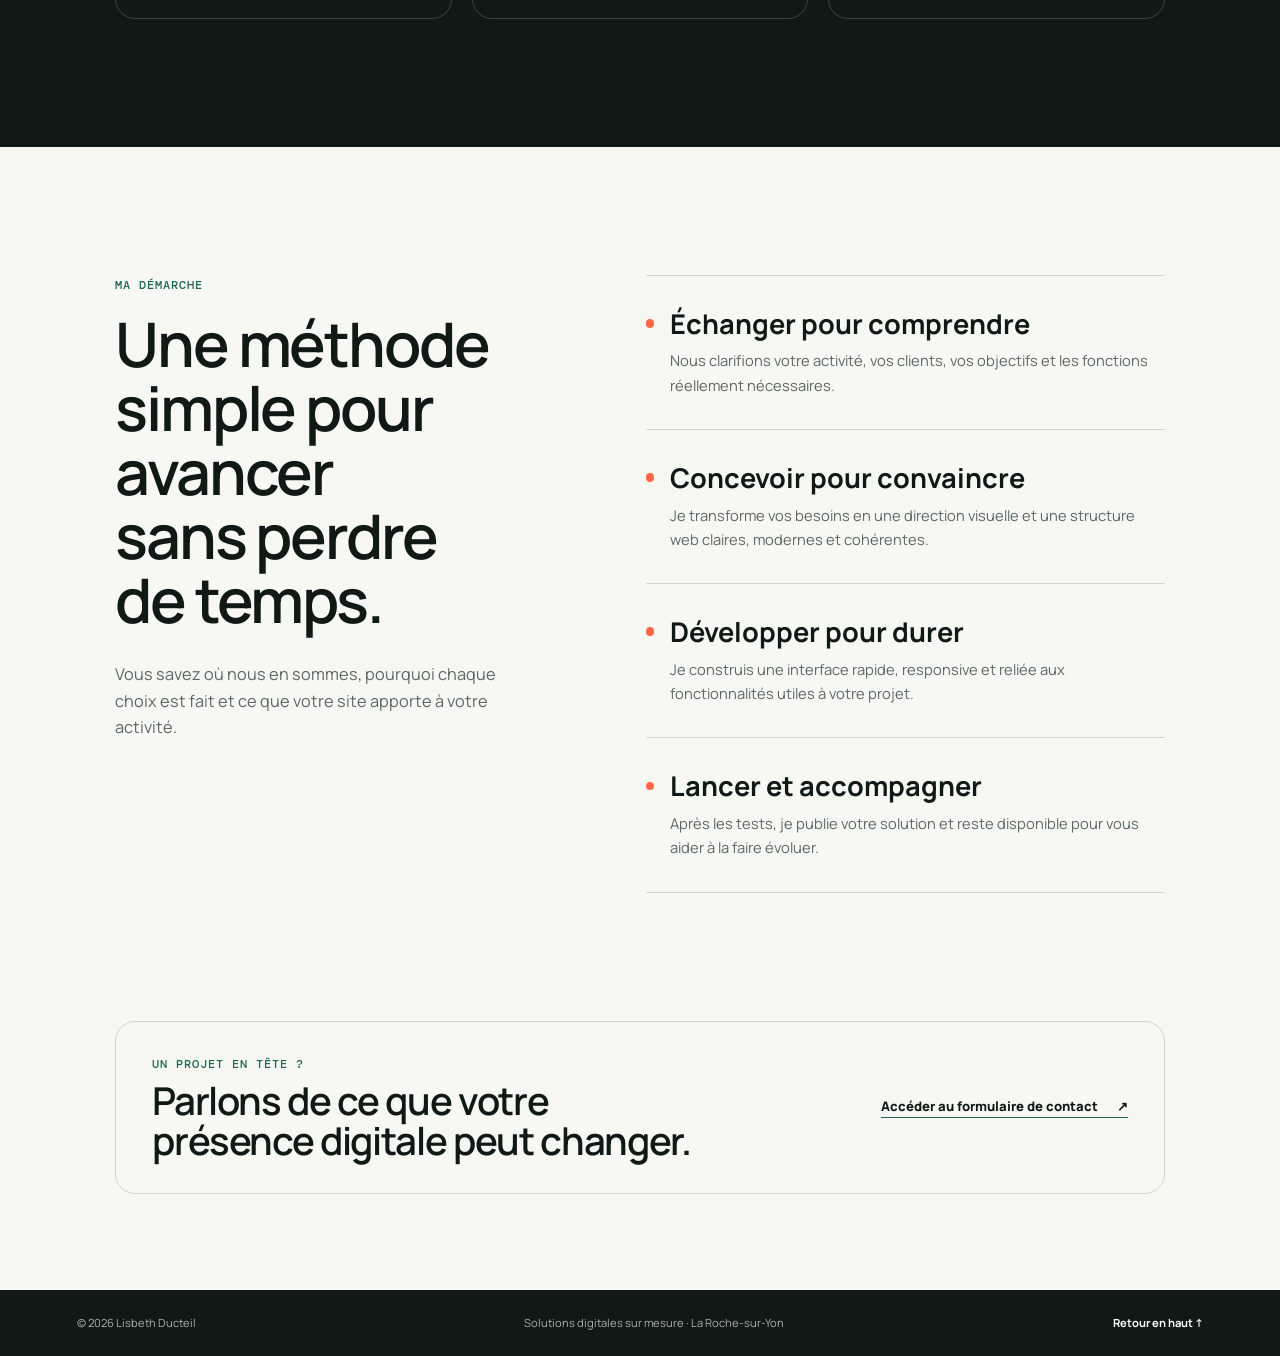
==== commit 193df1cc: "Improve portfolio project previews Co-authored-by: Copilot <223556219+Copilot@users.noreply.github.c" ====
--- a/index.html
+++ b/index.html
@@ -97,8 +97,8 @@
             <div class="project-meta"><span>Application traiteur</span><span>2026</span></div>
             <h3>Vite et Gourmand</h3>
             <p class="project-summary">Catalogue, commande, compte client et contact reliés à une base de données.</p>
-            <ul class="technologies" aria-label="Technologies utilisées">
-              <li>HTML</li><li>CSS</li><li>JavaScript</li><li>PHP</li><li>MySQL</li>
+            <ul class="project-benefits" aria-label="Fonctionnalités proposées">
+              <li>Catalogue de menus</li><li>Commande en ligne</li><li>Compte client</li><li>Contact</li>
             </ul>
           </div>
         </a>
@@ -112,8 +112,8 @@
             <div class="project-meta"><span>Site restaurant</span><span>2026</span></div>
             <h3>Quai Antique</h3>
             <p class="project-summary">Présentation du restaurant, des menus et parcours de réservation adaptés aux mobiles.</p>
-            <ul class="technologies" aria-label="Technologies utilisées">
-              <li>HTML</li><li>CSS</li><li>JavaScript</li><li>Responsive</li>
+            <ul class="project-benefits" aria-label="Fonctionnalités proposées">
+              <li>Présentation</li><li>Menus</li><li>Réservation</li><li>Mobile</li>
             </ul>
           </div>
         </a>
--- a/styles.css
+++ b/styles.css
@@ -108,8 +108,8 @@
 .project-link:hover .project-open, .project-link:focus-visible .project-open { transform: rotate(45deg); }
 .project-highlights { display: grid; gap: .45rem; margin: 1.3rem 0; padding: 0; color: var(--ink); font-size: .83rem; list-style: none; }
 .project-highlights li::before { margin-right: .6rem; color: var(--coral); content: "—"; }
-.technologies { display: flex; flex-wrap: wrap; gap: .45rem; padding: 1rem 0 0; border-top: 1px solid var(--line); list-style: none; }
-.technologies li { padding: .35rem .6rem; border-radius: 999px; background: #e7efe9; color: var(--green-dark); font-family: var(--mono); font-size: .63rem; }
+.project-benefits { display: flex; flex-wrap: wrap; gap: .45rem; padding: 1rem 0 0; border-top: 1px solid var(--line); list-style: none; }
+.project-benefits li { padding: .35rem .6rem; border-radius: 999px; background: #e7efe9; color: var(--green-dark); font-family: var(--mono); font-size: .63rem; }
 .text-link { display: inline-flex; margin-top: 1.5rem; gap: 1.2rem; border-bottom: 1px solid var(--green); color: var(--green-dark); font-size: .82rem; font-weight: 800; text-decoration: none; }
 
 .skills-section { background: var(--green-dark); color: var(--white); }
